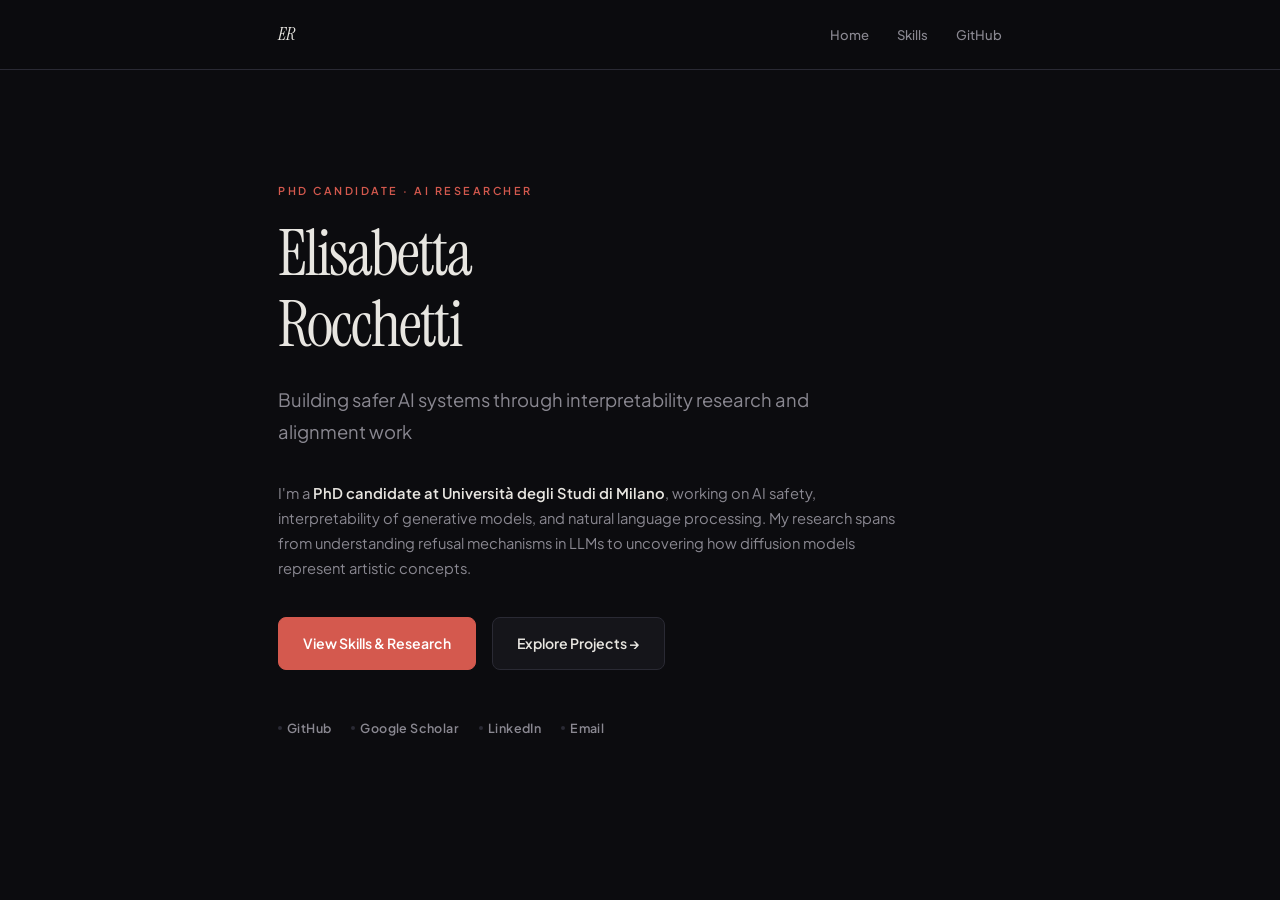
==== index.html @ f48d9053 "Edit bio section to remove co-founder mention Removed additional information about co-founding the I" ====
<!DOCTYPE html>
<html lang="en">
<head>
<meta charset="UTF-8">
<meta name="viewport" content="width=device-width, initial-scale=1.0">
<title>Elisabetta Rocchetti</title>
<link href="https://fonts.googleapis.com/css2?family=Instrument+Serif:ital@0;1&family=Plus+Jakarta+Sans:wght@300;400;500;600;700&display=swap" rel="stylesheet">
<style>
  :root {
    --bg: #0c0c0f;
    --surface: #15151a;
    --surface-hover: #1c1c23;
    --border: #2a2a34;
    --text: #e8e6e1;
    --text-muted: #8a8891;
    --accent: #d4594e;
    --accent-glow: rgba(212, 89, 78, 0.12);
    --accent-soft: rgba(212, 89, 78, 0.08);
  }

  * { margin: 0; padding: 0; box-sizing: border-box; }

  body {
    font-family: 'Plus Jakarta Sans', sans-serif;
    background: var(--bg);
    color: var(--text);
    line-height: 1.65;
    -webkit-font-smoothing: antialiased;
  }

  .page {
    max-width: 780px;
    margin: 0 auto;
    padding: 80px 28px 100px;
    min-height: 100vh;
    display: flex;
    flex-direction: column;
    justify-content: center;
  }

  nav {
    position: fixed;
    top: 0;
    left: 0;
    right: 0;
    background: rgba(12, 12, 15, 0.9);
    backdrop-filter: blur(10px);
    border-bottom: 1px solid var(--border);
    z-index: 100;
  }

  nav .nav-inner {
    max-width: 780px;
    margin: 0 auto;
    padding: 20px 28px;
    display: flex;
    justify-content: space-between;
    align-items: center;
  }

  nav .logo {
    font-family: 'Instrument Serif', serif;
    font-size: 1.1rem;
    color: var(--text);
    text-decoration: none;
    font-style: italic;
  }

  nav .nav-links {
    display: flex;
    gap: 28px;
  }

  nav a {
    font-size: 0.82rem;
    font-weight: 500;
    color: var(--text-muted);
    text-decoration: none;
    transition: color 0.2s;
  }

  nav a:hover { color: var(--accent); }

  .hero {
    margin-top: 40px;
  }

  .overline {
    font-size: 0.68rem;
    font-weight: 600;
    letter-spacing: 2.5px;
    text-transform: uppercase;
    color: var(--accent);
    margin-bottom: 20px;
  }

  h1 {
    font-family: 'Instrument Serif', serif;
    font-size: 4rem;
    font-weight: 400;
    color: var(--text);
    letter-spacing: -2px;
    line-height: 1.1;
    margin-bottom: 24px;
  }

  .subtitle {
    font-size: 1.15rem;
    color: var(--text-muted);
    max-width: 580px;
    line-height: 1.75;
    margin-bottom: 32px;
  }

  .bio {
    font-size: 0.92rem;
    color: var(--text-muted);
    max-width: 620px;
    line-height: 1.7;
    margin-bottom: 36px;
  }

  .bio strong {
    color: var(--text);
    font-weight: 600;
  }

  .cta-group {
    display: flex;
    gap: 16px;
    flex-wrap: wrap;
  }

  .btn {
    display: inline-flex;
    align-items: center;
    gap: 8px;
    padding: 14px 24px;
    font-size: 0.88rem;
    font-weight: 600;
    text-decoration: none;
    border-radius: 8px;
    transition: all 0.25s;
  }

  .btn-primary {
    background: var(--accent);
    color: white;
    border: 1px solid var(--accent);
  }

  .btn-primary:hover {
    background: #c24e45;
    transform: translateY(-1px);
    box-shadow: 0 4px 12px var(--accent-glow);
  }

  .btn-secondary {
    background: var(--surface);
    color: var(--text);
    border: 1px solid var(--border);
  }

  .btn-secondary:hover {
    background: var(--surface-hover);
    border-color: #3a3a48;
  }

  .links {
    display: flex;
    gap: 20px;
    margin-top: 48px;
    flex-wrap: wrap;
  }

  .links a {
    font-size: 0.78rem;
    font-weight: 600;
    color: var(--text-muted);
    text-decoration: none;
    letter-spacing: 0.4px;
    display: flex;
    align-items: center;
    gap: 5px;
    transition: color 0.2s;
  }
  .links a:hover { color: var(--text); }
  .links a::before {
    content: '';
    width: 4px;
    height: 4px;
    border-radius: 50%;
    background: var(--border);
  }

  @media (max-width: 640px) {
    h1 { font-size: 3rem; }
    .subtitle { font-size: 1rem; }
    nav .nav-links { gap: 16px; }
  }
</style>
</head>
<body>

<nav>
  <div class="nav-inner">
    <a href="index.html" class="logo">ER</a>
    <div class="nav-links">
      <a href="index.html">Home</a>
      <a href="skills.html">Skills</a>
      <a href="https://github.com/eliroc98" target="_blank">GitHub</a>
    </div>
  </div>
</nav>

<div class="page">
  <div class="hero">
    <div class="overline">PhD Candidate · AI Researcher</div>
    <h1>Elisabetta<br>Rocchetti</h1>
    
    <p class="subtitle">
      Building safer AI systems through interpretability research and alignment work
    </p>
    
    <p class="bio">
      I'm a <strong>PhD candidate at Università degli Studi di Milano</strong>, working on AI safety, interpretability of generative models, and natural language processing. My research spans from understanding refusal mechanisms in LLMs to uncovering how diffusion models represent artistic concepts.
    </p>

    <div class="cta-group">
      <a href="skills.html" class="btn btn-primary">View Skills & Research</a>
      <a href="https://github.com/eliroc98" class="btn btn-secondary" target="_blank">Explore Projects →</a>
    </div>

    <div class="links">
      <a href="https://github.com/eliroc98" target="_blank">GitHub</a>
      <a href="https://scholar.google.com/citations?user=YOUR_ID" target="_blank">Google Scholar</a>
      <a href="https://www.linkedin.com/in/elisabetta-rocchetti" target="_blank">LinkedIn</a>
      <a href="mailto:elisabetta.rocchetti@unimi.it">Email</a>
    </div>
  </div>
</div>

</body>
</html>
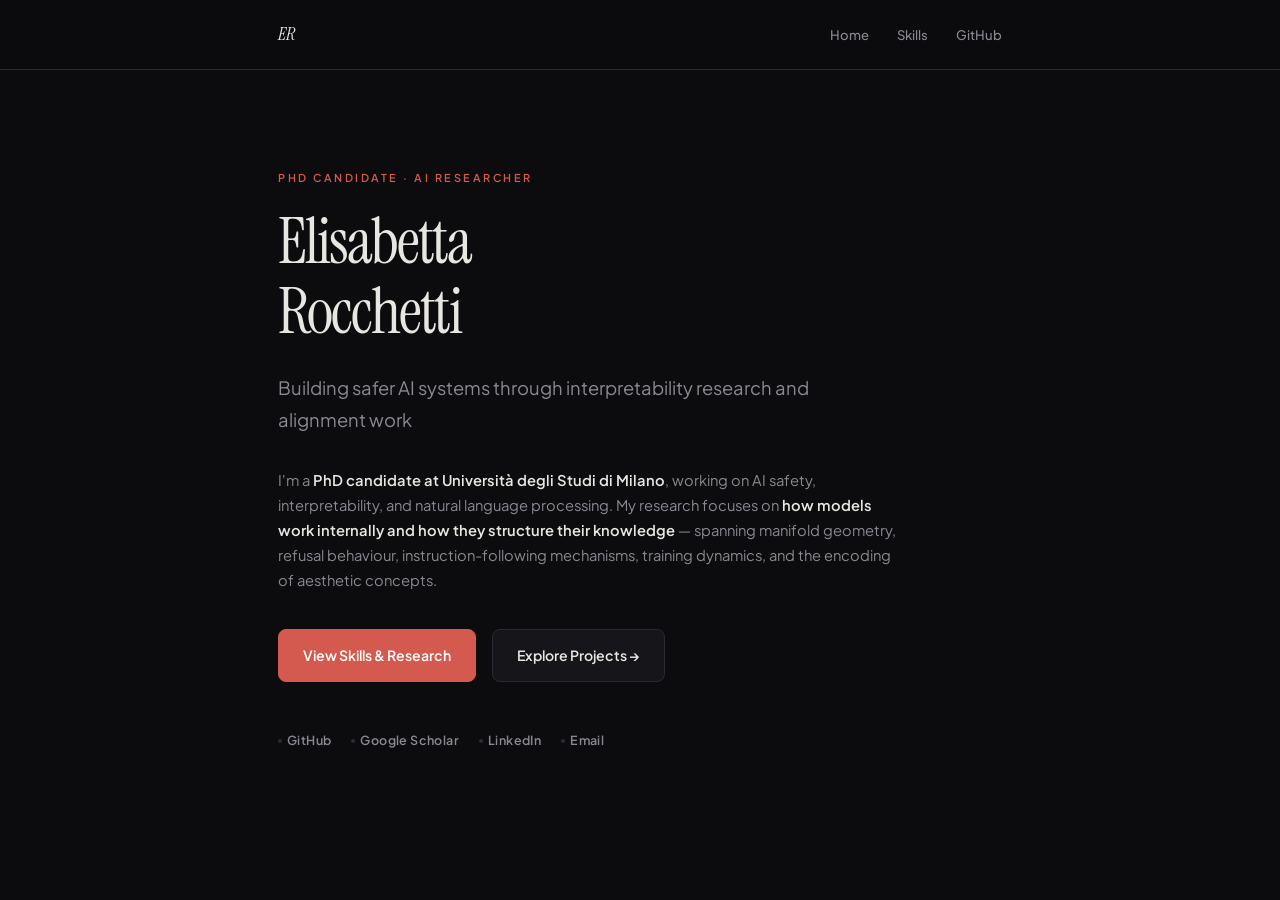
==== commit 1ffc5f43: "Revise bio and correct LinkedIn link Updated the bio section to clarify research focus and fixed Lin" ====
--- a/index.html
+++ b/index.html
@@ -223,7 +223,7 @@
     </p>
     
     <p class="bio">
-      I'm a <strong>PhD candidate at Università degli Studi di Milano</strong>, working on AI safety, interpretability of generative models, and natural language processing. My research spans from understanding refusal mechanisms in LLMs to uncovering how diffusion models represent artistic concepts.
+      I'm a <strong>PhD candidate at Università degli Studi di Milano</strong>, working on AI safety, interpretability, and natural language processing. My research focuses on <strong>how models work internally and how they structure their knowledge</strong> — spanning manifold geometry, refusal behaviour, instruction-following mechanisms, training dynamics, and the encoding of aesthetic concepts.
     </p>
 
     <div class="cta-group">
@@ -233,8 +233,8 @@
 
     <div class="links">
       <a href="https://github.com/eliroc98" target="_blank">GitHub</a>
-      <a href="https://scholar.google.com/citations?user=YOUR_ID" target="_blank">Google Scholar</a>
-      <a href="https://www.linkedin.com/in/elisabetta-rocchetti" target="_blank">LinkedIn</a>
+      <a href="https://scholar.google.com/citations?hl=en&user=lhRBBeIAAAAJ" target="_blank">Google Scholar</a>
+      <a href="https://www.linkedin.com/in/elisabetta-rocchetti-70a953143/" target="_blank">LinkedIn</a>
       <a href="mailto:elisabetta.rocchetti@unimi.it">Email</a>
     </div>
   </div>
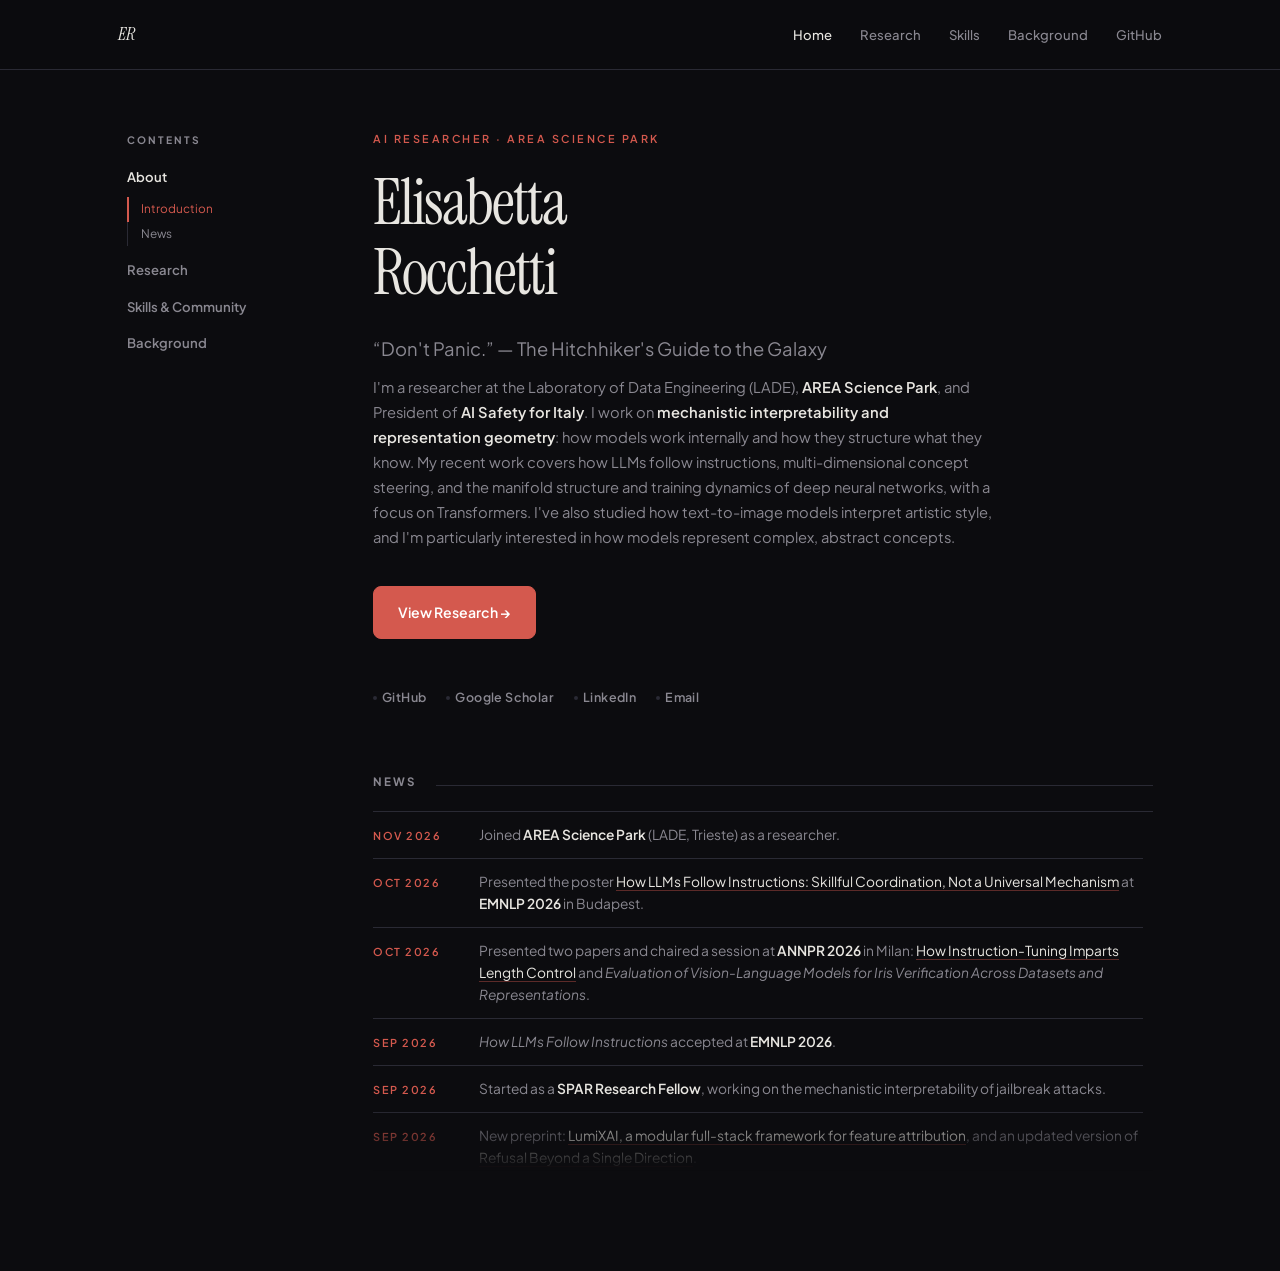
==== commit 586c0ccd: "Restructure site into separate pages with contents sidebar - Split the site into Home (intro + news)" ====
--- a/index.html
+++ b/index.html
@@ -4,201 +4,9 @@
 <meta charset="UTF-8">
 <meta name="viewport" content="width=device-width, initial-scale=1.0">
 <title>Elisabetta Rocchetti</title>
+<meta name="description" content="Elisabetta Rocchetti — researcher in mechanistic interpretability and AI safety.">
 <link href="https://fonts.googleapis.com/css2?family=Instrument+Serif:ital@0;1&family=Plus+Jakarta+Sans:wght@300;400;500;600;700&display=swap" rel="stylesheet">
-<style>
-  :root {
-    --bg: #0c0c0f;
-    --surface: #15151a;
-    --surface-hover: #1c1c23;
-    --border: #2a2a34;
-    --text: #e8e6e1;
-    --text-muted: #8a8891;
-    --accent: #d4594e;
-    --accent-glow: rgba(212, 89, 78, 0.12);
-    --accent-soft: rgba(212, 89, 78, 0.08);
-  }
-
-  * { margin: 0; padding: 0; box-sizing: border-box; }
-
-  body {
-    font-family: 'Plus Jakarta Sans', sans-serif;
-    background: var(--bg);
-    color: var(--text);
-    line-height: 1.65;
-    -webkit-font-smoothing: antialiased;
-  }
-
-  .page {
-    max-width: 780px;
-    margin: 0 auto;
-    padding: 80px 28px 100px;
-    min-height: 100vh;
-    display: flex;
-    flex-direction: column;
-    justify-content: center;
-  }
-
-  nav {
-    position: fixed;
-    top: 0;
-    left: 0;
-    right: 0;
-    background: rgba(12, 12, 15, 0.9);
-    backdrop-filter: blur(10px);
-    border-bottom: 1px solid var(--border);
-    z-index: 100;
-  }
-
-  nav .nav-inner {
-    max-width: 780px;
-    margin: 0 auto;
-    padding: 20px 28px;
-    display: flex;
-    justify-content: space-between;
-    align-items: center;
-  }
-
-  nav .logo {
-    font-family: 'Instrument Serif', serif;
-    font-size: 1.1rem;
-    color: var(--text);
-    text-decoration: none;
-    font-style: italic;
-  }
-
-  nav .nav-links {
-    display: flex;
-    gap: 28px;
-  }
-
-  nav a {
-    font-size: 0.82rem;
-    font-weight: 500;
-    color: var(--text-muted);
-    text-decoration: none;
-    transition: color 0.2s;
-  }
-
-  nav a:hover { color: var(--accent); }
-
-  .hero {
-    margin-top: 40px;
-  }
-
-  .overline {
-    font-size: 0.68rem;
-    font-weight: 600;
-    letter-spacing: 2.5px;
-    text-transform: uppercase;
-    color: var(--accent);
-    margin-bottom: 20px;
-  }
-
-  h1 {
-    font-family: 'Instrument Serif', serif;
-    font-size: 4rem;
-    font-weight: 400;
-    color: var(--text);
-    letter-spacing: -2px;
-    line-height: 1.1;
-    margin-bottom: 24px;
-  }
-
-  .subtitle {
-    font-size: 1.15rem;
-    color: var(--text-muted);
-    max-width: 580px;
-    line-height: 1.75;
-    margin-bottom: 32px;
-  }
-
-  .bio {
-    font-size: 0.92rem;
-    color: var(--text-muted);
-    max-width: 620px;
-    line-height: 1.7;
-    margin-bottom: 36px;
-  }
-
-  .bio strong {
-    color: var(--text);
-    font-weight: 600;
-  }
-
-  .cta-group {
-    display: flex;
-    gap: 16px;
-    flex-wrap: wrap;
-  }
-
-  .btn {
-    display: inline-flex;
-    align-items: center;
-    gap: 8px;
-    padding: 14px 24px;
-    font-size: 0.88rem;
-    font-weight: 600;
-    text-decoration: none;
-    border-radius: 8px;
-    transition: all 0.25s;
-  }
-
-  .btn-primary {
-    background: var(--accent);
-    color: white;
-    border: 1px solid var(--accent);
-  }
-
-  .btn-primary:hover {
-    background: #c24e45;
-    transform: translateY(-1px);
-    box-shadow: 0 4px 12px var(--accent-glow);
-  }
-
-  .btn-secondary {
-    background: var(--surface);
-    color: var(--text);
-    border: 1px solid var(--border);
-  }
-
-  .btn-secondary:hover {
-    background: var(--surface-hover);
-    border-color: #3a3a48;
-  }
-
-  .links {
-    display: flex;
-    gap: 20px;
-    margin-top: 48px;
-    flex-wrap: wrap;
-  }
-
-  .links a {
-    font-size: 0.78rem;
-    font-weight: 600;
-    color: var(--text-muted);
-    text-decoration: none;
-    letter-spacing: 0.4px;
-    display: flex;
-    align-items: center;
-    gap: 5px;
-    transition: color 0.2s;
-  }
-  .links a:hover { color: var(--text); }
-  .links a::before {
-    content: '';
-    width: 4px;
-    height: 4px;
-    border-radius: 50%;
-    background: var(--border);
-  }
-
-  @media (max-width: 640px) {
-    h1 { font-size: 3rem; }
-    .subtitle { font-size: 1rem; }
-    nav .nav-links { gap: 16px; }
-  }
-</style>
+<link rel="stylesheet" href="style.css">
 </head>
 <body>
 
@@ -206,39 +14,148 @@
   <div class="nav-inner">
     <a href="index.html" class="logo">ER</a>
     <div class="nav-links">
-      <a href="index.html">Home</a>
+      <a href="index.html" class="active">Home</a>
+      <a href="research.html">Research</a>
       <a href="skills.html">Skills</a>
+      <a href="background.html">Background</a>
       <a href="https://github.com/eliroc98" target="_blank">GitHub</a>
     </div>
   </div>
 </nav>
 
-<div class="page">
-  <div class="hero">
-    <div class="overline">PhD Candidate · AI Researcher</div>
+<div class="layout">
+  <aside class="toc" aria-label="Contents">
+    <div class="toc-label">Contents</div>
+    <ul class="toc-pages">
+      <li class="toc-page current">
+        <a href="index.html">About</a>
+        <ul class="toc-sub">
+          <li><a href="#top">Introduction</a></li>
+          <li><a href="#news">News</a></li>
+        </ul>
+      </li>
+      <li class="toc-page">
+        <a href="research.html">Research</a>
+      </li>
+      <li class="toc-page">
+        <a href="skills.html">Skills &amp; Community</a>
+      </li>
+      <li class="toc-page">
+        <a href="background.html">Background</a>
+      </li>
+    </ul>
+  </aside>
+
+<main class="page">
+  <div class="hero" id="top">
+    <div class="overline">AI Researcher · AREA Science Park</div>
     <h1>Elisabetta<br>Rocchetti</h1>
     
     <p class="subtitle">
-      Building safer AI systems through interpretability research and alignment work
+      “Don't Panic.” <span>— The Hitchhiker's Guide to the Galaxy</span>
     </p>
     
     <p class="bio">
-      I'm a <strong>PhD candidate at Università degli Studi di Milano</strong>, working on AI safety, interpretability, and natural language processing. My research focuses on <strong>how models work internally and how they structure their knowledge</strong> — spanning manifold geometry, refusal behaviour, instruction-following mechanisms, training dynamics, and the encoding of aesthetic concepts.
+      I'm a researcher at the Laboratory of Data Engineering (LADE), <strong>AREA Science Park</strong>, and President of <strong>AI Safety for Italy</strong>. I work on <strong>mechanistic interpretability and representation geometry</strong>: how models work internally and how they structure what they know. My recent work covers how LLMs follow instructions, multi-dimensional concept steering, and the manifold structure and training dynamics of deep neural networks, with a focus on Transformers. I've also studied how text-to-image models interpret artistic style, and I'm particularly interested in how models represent complex, abstract concepts.
     </p>
 
     <div class="cta-group">
-      <a href="skills.html" class="btn btn-primary">View Skills & Research</a>
-      <a href="https://github.com/eliroc98" class="btn btn-secondary" target="_blank">Explore Projects →</a>
+      <a href="research.html" class="btn btn-primary">View Research →</a>
     </div>
 
     <div class="links">
       <a href="https://github.com/eliroc98" target="_blank">GitHub</a>
       <a href="https://scholar.google.com/citations?hl=en&user=lhRBBeIAAAAJ" target="_blank">Google Scholar</a>
       <a href="https://www.linkedin.com/in/elisabetta-rocchetti-70a953143/" target="_blank">LinkedIn</a>
-      <a href="mailto:elisabetta.rocchetti@unimi.it">Email</a>
+      <a href="mailto:elisabetta.rocchetti@areasciencepark.it">Email</a>
     </div>
   </div>
+
+  <section id="news" class="news">
+    <div class="section-header">
+      <span class="section-title">News</span>
+      <div class="section-line"></div>
+    </div>
+    <div class="news-scroll" tabindex="0" aria-label="News, scrollable">
+      <ul class="news-list">
+        <li class="news-item">
+          <span class="news-date">Nov 2026</span>
+          <span class="news-text">Joined <strong>AREA Science Park</strong> (LADE, Trieste) as a researcher.</span>
+        </li>
+        <li class="news-item">
+          <span class="news-date">Oct 2026</span>
+          <span class="news-text">Presented the poster <a href="https://arxiv.org/abs/2604.06015" target="_blank">How LLMs Follow Instructions: Skillful Coordination, Not a Universal Mechanism</a> at <strong>EMNLP 2026</strong> in Budapest.</span>
+        </li>
+        <li class="news-item">
+          <span class="news-date">Oct 2026</span>
+          <span class="news-text">Presented two papers and chaired a session at <strong>ANNPR 2026</strong> in Milan: <a href="https://arxiv.org/abs/2509.02075" target="_blank">How Instruction-Tuning Imparts Length Control</a> and <em>Evaluation of Vision-Language Models for Iris Verification Across Datasets and Representations</em>.</span>
+        </li>
+        <li class="news-item">
+          <span class="news-date">Sep 2026</span>
+          <span class="news-text"><em>How LLMs Follow Instructions</em> accepted at <strong>EMNLP 2026</strong>.</span>
+        </li>
+        <li class="news-item">
+          <span class="news-date">Sep 2026</span>
+          <span class="news-text">Started as a <strong>SPAR Research Fellow</strong>, working on the mechanistic interpretability of jailbreak attacks.</span>
+        </li>
+        <li class="news-item">
+          <span class="news-date">Sep 2026</span>
+          <span class="news-text">New preprint: <a href="https://arxiv.org/abs/2608.24524" target="_blank">LumiXAI, a modular full-stack framework for feature attribution</a>, and an updated version of <a href="https://arxiv.org/abs/2606.13720" target="_blank">Refusal Beyond a Single Direction</a>.</span>
+        </li>
+        <li class="news-item">
+          <span class="news-date">Aug 2026</span>
+          <span class="news-text">Launched <a href="https://ais4i.it/" target="_blank">AI Safety for Italy (AIS4I)</a>, an independent non-profit community for AI safety in Italy, as its President.</span>
+        </li>
+        <li class="news-item">
+          <span class="news-date">Jun 2026</span>
+          <span class="news-text">Invited talk at the <a href="https://sites.unimi.it/mathgen/" target="_blank">MathGen Summit 2026</a> in Milan on geometry-grounded interpretability.</span>
+        </li>
+        <li class="news-item">
+          <span class="news-date">Jun 2026</span>
+          <span class="news-text">New preprint: <a href="https://arxiv.org/abs/2606.13720" target="_blank">Refusal Beyond a Single Direction</a>, which grew out of my BlueDot Impact project.</span>
+        </li>
+        <li class="news-item">
+          <span class="news-date">Apr 2026</span>
+          <span class="news-text">New preprint: <a href="https://arxiv.org/abs/2604.06015" target="_blank">How LLMs Follow Instructions</a>. Completed the BlueDot Impact Technical AI Safety Project Sprint.</span>
+        </li>
+        <li class="news-item">
+          <span class="news-date">Jan 2026</span>
+          <span class="news-text">Completed the BlueDot Impact Technical AI Safety course.</span>
+        </li>
+        <li class="news-item">
+          <span class="news-date">Dec 2025</span>
+          <span class="news-text">Presented <a href="https://openreview.net/forum?id=2sZSxmswxn" target="_blank">Unveiling Transformer Perception by Exploring Input Manifolds</a> at <strong>NeurIPS 2025</strong> and at the UniReps workshop.</span>
+        </li>
+        <li class="news-item">
+          <span class="news-date">Sep 2025</span>
+          <span class="news-text">Presented <a href="https://ieeexplore.ieee.org/abstract/document/11204333" target="_blank">The Cow of Rembrandt</a> at <strong>IEEE MLSP 2025</strong> in Istanbul.</span>
+        </li>
+        <li class="news-item">
+          <span class="news-date">Apr 2025</span>
+          <span class="news-text">Chaired the session <em>Advances in Explainable AI</em> at the SDS 2025 conference.</span>
+        </li>
+        <li class="news-item">
+          <span class="news-date">Feb 2025</span>
+          <span class="news-text">Talk on causal mediation analysis for LLMs at the MuseMI PhD seminar series.</span>
+        </li>
+        <li class="news-item">
+          <span class="news-date">Jan 2025</span>
+          <span class="news-text">Started a hands-on AI project for high-school students at Liceo Volta, Castel San Giovanni, within the PNRR <em>Orientamento attivo</em> programme.</span>
+        </li>
+        <li class="news-item">
+          <span class="news-date">Mar 2024</span>
+          <span class="news-text">Co-wrote <a href="http://tales.islab.di.unimi.it/2024/03/25/midjourney-haute-couture/" target="_blank">Midjourney Haute Couture</a> for the Tales from the ISLab blog.</span>
+        </li>
+        <li class="news-item">
+          <span class="news-date">Feb 2024</span>
+          <span class="news-text">Released <a href="https://github.com/umilISLab/relearn" target="_blank">relearn</a>, a starter kit for reinforcement learning projects, on PyPI.</span>
+        </li>
+      </ul>
+    </div>
+  </section>
+</main>
 </div>
 
+<script src="toc.js"></script>
 </body>
 </html>
--- a/style.css
+++ b/style.css
@@ -0,0 +1,645 @@
+  :root {
+    --bg: #0c0c0f;
+    --surface: #15151a;
+    --surface-hover: #1c1c23;
+    --border: #2a2a34;
+    --text: #e8e6e1;
+    --text-muted: #8a8891;
+    --accent: #d4594e;
+    --accent-glow: rgba(212, 89, 78, 0.12);
+    --accent-soft: rgba(212, 89, 78, 0.08);
+    --green: #5ab87a;
+    --green-soft: rgba(90, 184, 122, 0.1);
+    --blue: #5b8fd9;
+    --blue-soft: rgba(91, 143, 217, 0.1);
+    --amber: #c9a44c;
+    --amber-soft: rgba(201, 164, 76, 0.1);
+    --purple: #9b7bd4;
+    --purple-soft: rgba(155, 123, 212, 0.1);
+    --white: #ffffff;
+    --white-soft: rgba(255, 255, 255, 0.1);
+    --orange: #d97b4e;
+    --orange-soft: rgba(217, 123, 78, 0.1);
+    --teal: #4fb8b0;
+    --teal-soft: rgba(79, 184, 176, 0.1);
+    --section-accent: #ff0000;
+    --section-green: #ff8800;
+    --section-blue: #eaff00;
+    --section-purple: #00ff08;
+    --section-amber: #00fbff;
+  }
+
+  * { margin: 0; padding: 0; box-sizing: border-box; }
+
+  body {
+    font-family: 'Plus Jakarta Sans', sans-serif;
+    background: var(--bg);
+    color: var(--text);
+    line-height: 1.65;
+    -webkit-font-smoothing: antialiased;
+  }
+
+  html { scroll-behavior: smooth; }
+
+  .layout {
+    max-width: 1100px;
+    margin: 0 auto;
+    padding: 110px 28px 0;
+    display: grid;
+    grid-template-columns: 190px minmax(0, 780px);
+    gap: 56px;
+    justify-content: center;
+  }
+
+  .page { min-width: 0; padding-bottom: 100px; }
+
+  nav {
+    position: fixed;
+    top: 0;
+    left: 0;
+    right: 0;
+    background: rgba(12, 12, 15, 0.9);
+    backdrop-filter: blur(10px);
+    border-bottom: 1px solid var(--border);
+    z-index: 100;
+  }
+
+  nav .nav-inner {
+    max-width: 1100px;
+    margin: 0 auto;
+    padding: 20px 28px;
+    display: flex;
+    justify-content: space-between;
+    align-items: center;
+  }
+
+  nav .logo {
+    font-family: 'Instrument Serif', serif;
+    font-size: 1.1rem;
+    color: var(--text);
+    text-decoration: none;
+    font-style: italic;
+  }
+
+  nav .nav-links {
+    display: flex;
+    gap: 28px;
+  }
+
+  nav a {
+    font-size: 0.82rem;
+    font-weight: 500;
+    color: var(--text-muted);
+    text-decoration: none;
+    transition: color 0.2s;
+  }
+
+  nav a:hover { color: var(--accent); }
+  nav a.active { color: var(--text); }
+
+  .hero { padding: 20px 0 64px; }
+
+  
+
+  .research-title {
+    font-family: 'Instrument Serif', serif;
+    font-size: 2.4rem;
+    font-weight: 400;
+    letter-spacing: -1px;
+    line-height: 1.15;
+    margin-bottom: 28px;
+  }
+
+
+  .overline {
+    font-size: 0.68rem;
+    font-weight: 600;
+    letter-spacing: 2.5px;
+    text-transform: uppercase;
+    color: var(--accent);
+    margin-bottom: 20px;
+  }
+
+  h1 {
+    font-family: 'Instrument Serif', serif;
+    font-size: 4rem;
+    font-weight: 400;
+    color: var(--text);
+    letter-spacing: -2px;
+    line-height: 1.1;
+    margin-bottom: 24px;
+  }
+
+  .subtitle {
+    font-size: 1.15rem;
+    color: var(--text-muted);
+    max-width: 580px;
+    line-height: 1.75;
+    margin-bottom: 32px;
+  }
+
+  .hero .subtitle { margin-bottom: 10px; }
+
+  .quote {
+    font-family: 'Instrument Serif', serif;
+    font-style: italic;
+    font-size: 1.15rem;
+    color: var(--accent);
+    margin-bottom: 32px;
+  }
+
+  .quote span {
+    font-family: 'Plus Jakarta Sans', sans-serif;
+    font-style: normal;
+    font-size: 0.78rem;
+    color: var(--text-muted);
+    margin-left: 6px;
+  }
+
+  .bio {
+    font-size: 0.92rem;
+    color: var(--text-muted);
+    max-width: 620px;
+    line-height: 1.7;
+    margin-bottom: 36px;
+  }
+
+  .bio strong {
+    color: var(--text);
+    font-weight: 600;
+  }
+
+  .cta-group {
+    display: flex;
+    gap: 16px;
+    flex-wrap: wrap;
+  }
+
+  .btn {
+    display: inline-flex;
+    align-items: center;
+    gap: 8px;
+    padding: 14px 24px;
+    font-size: 0.88rem;
+    font-weight: 600;
+    text-decoration: none;
+    border-radius: 8px;
+    transition: all 0.25s;
+  }
+
+  .btn-primary {
+    background: var(--accent);
+    color: white;
+    border: 1px solid var(--accent);
+  }
+
+  .btn-primary:hover {
+    background: #c24e45;
+    transform: translateY(-1px);
+    box-shadow: 0 4px 12px var(--accent-glow);
+  }
+
+  .links {
+    display: flex;
+    gap: 20px;
+    margin-top: 48px;
+    flex-wrap: wrap;
+  }
+
+  .links a {
+    font-size: 0.78rem;
+    font-weight: 600;
+    color: var(--text-muted);
+    text-decoration: none;
+    letter-spacing: 0.4px;
+    display: flex;
+    align-items: center;
+    gap: 5px;
+    transition: color 0.2s;
+  }
+  .links a:hover { color: var(--text); }
+  .links a::before {
+    content: '';
+    width: 4px;
+    height: 4px;
+    border-radius: 50%;
+    background: var(--border);
+  }
+
+  .divider {
+    width: 100%;
+    height: 1px;
+    background: var(--border);
+    margin: 40px 0;
+  }
+
+  /* ─── Section ─── */
+  .section { margin-bottom: 52px; }
+
+  .section-header {
+    display: flex;
+    align-items: baseline;
+    gap: 12px;
+    margin-bottom: 20px;
+  }
+
+  .section-number {
+    font-family: 'Instrument Serif', serif;
+    font-size: 1.1rem;
+    color: var(--accent);
+    font-style: italic;
+    min-width: 22px;
+  }
+
+  .section-title {
+    font-size: 0.72rem;
+    font-weight: 700;
+    letter-spacing: 2px;
+    text-transform: uppercase;
+    color: var(--text-muted);
+  }
+
+  .section-line {
+    flex: 1;
+    height: 1px;
+    background: var(--border);
+    margin-left: 8px;
+  }
+
+  /* ─── Skill Items ─── */
+  .skills {
+    display: flex;
+    flex-direction: column;
+    gap: 10px;
+  }
+
+  .skill {
+    background: var(--surface);
+    border: 1px solid var(--border);
+    border-radius: 10px;
+    padding: 20px 22px;
+    transition: border-color 0.3s, background 0.3s;
+  }
+
+  .skill:hover {
+    border-color: #3a3a48;
+    background: var(--surface-hover);
+  }
+
+  .skill.primary {
+    border-left: 3px solid var(--accent);
+    background: linear-gradient(135deg, var(--accent-soft) 0%, var(--surface) 60%);
+  }
+  .skill.primary:hover {
+    background: linear-gradient(135deg, var(--accent-glow) 0%, var(--surface-hover) 60%);
+  }
+
+  .skill-top {
+    display: flex;
+    align-items: center;
+    gap: 12px;
+    margin-bottom: 8px;
+  }
+
+  .skill-dot {
+    width: 8px;
+    height: 8px;
+    border-radius: 50%;
+    flex-shrink: 0;
+  }
+
+  .skill-name {
+    font-weight: 650;
+    font-size: 0.92rem;
+    color: var(--text);
+  }
+
+  .skill-desc {
+    font-size: 0.82rem;
+    color: var(--text-muted);
+    line-height: 1.65;
+    padding-left: 20px;
+  }
+
+  .evidence {
+    display: flex;
+    flex-wrap: wrap;
+    gap: 6px;
+    margin-top: 12px;
+    padding-left: 20px;
+  }
+
+  .ev {
+    font-size: 0.67rem;
+    font-weight: 600;
+    letter-spacing: 0.3px;
+    padding: 3px 10px;
+    border-radius: 5px;
+    background: rgba(255,255,255,0.04);
+    color: var(--text-muted);
+    border: 1px solid var(--border);
+    text-decoration: none;
+    transition: border-color 0.2s;
+  }
+
+  a.ev:hover { border-color: #555; }
+
+  .ev.repo {
+    color: var(--accent);
+    border-color: rgba(212, 89, 78, 0.25);
+    background: var(--accent-soft);
+  }
+
+  .ev.repo.private {
+    border-style: dashed;
+    opacity: 0.75;
+  }
+
+  .ev.repo.private::after {
+    content: ' 🔒';
+    font-size: 0.6rem;
+  }
+
+  .ev.pub {
+    color: var(--green);
+    border-color: rgba(90, 184, 122, 0.2);
+    background: var(--green-soft);
+  }
+
+  .ev.tool {
+    color: var(--blue);
+    border-color: rgba(91, 143, 217, 0.2);
+    background: var(--blue-soft);
+  }
+
+  .ev.concept {
+    color: var(--amber);
+    border-color: rgba(201, 164, 76, 0.2);
+    background: var(--amber-soft);
+  }
+
+  .ev.upskilling {
+    color: var(--white);
+    border-color: rgba(155, 123, 212, 0.2);
+    background: var(--white-soft);
+  }
+
+  .ev.community {
+    color: var(--orange);
+    border-color: rgba(155, 123, 212, 0.2);
+    background: var(--orange-soft);
+  }
+
+  .ev.teaching {
+    color: var(--purple);
+    border-color: rgba(155, 123, 212, 0.2);
+    background: var(--purple-soft);
+  }
+
+  .ev.writing {
+    color: var(--teal);
+    border-color: rgba(79, 184, 176, 0.2);
+    background: var(--teal-soft);
+  }
+
+  /* ─── Legend ─── */
+  .legend {
+    display: flex;
+    gap: 20px;
+    margin-bottom: 36px;
+    flex-wrap: wrap;
+  }
+
+  .legend-item {
+    display: flex;
+    align-items: center;
+    gap: 6px;
+    font-size: 0.68rem;
+    color: var(--text-muted);
+    letter-spacing: 0.3px;
+  }
+
+  .legend-dot {
+    width: 8px;
+    height: 8px;
+    border-radius: 3px;
+  }
+
+  /* ─── News ─── */
+  .news-scroll {
+    max-height: 360px;
+    overflow-y: auto;
+    padding: 0 10px 28px 0;
+    border-top: 1px solid var(--border);
+    border-bottom: 1px solid var(--border);
+    -webkit-mask-image: linear-gradient(to bottom, #000 82%, transparent);
+    mask-image: linear-gradient(to bottom, #000 82%, transparent);
+    scrollbar-width: thin;
+    scrollbar-color: var(--border) transparent;
+  }
+  .news-scroll:focus-visible { outline: 1px solid var(--accent); outline-offset: 4px; }
+  .news-scroll::-webkit-scrollbar { width: 6px; }
+  .news-scroll::-webkit-scrollbar-thumb { background: var(--border); border-radius: 3px; }
+
+  .news-list { list-style: none; display: flex; flex-direction: column; }
+
+  .news-item {
+    display: grid;
+    grid-template-columns: 90px 1fr;
+    gap: 16px;
+    padding: 12px 0;
+    border-bottom: 1px solid var(--border);
+    align-items: baseline;
+  }
+
+  .news-item:last-child { border-bottom: none; }
+
+
+  .news-date {
+    font-size: 0.68rem;
+    font-weight: 600;
+    letter-spacing: 1.5px;
+    text-transform: uppercase;
+    color: var(--accent);
+    white-space: nowrap;
+  }
+
+  .news-text { font-size: 0.86rem; color: var(--text-muted); line-height: 1.6; }
+  .news-text strong { color: var(--text); font-weight: 600; }
+  .news-text a {
+    color: var(--text);
+    text-decoration: none;
+    border-bottom: 1px solid rgba(212, 89, 78, 0.4);
+    transition: border-color 0.2s;
+  }
+  .news-text a:hover { border-bottom-color: var(--accent); }
+
+  /* ─── Education ─── */
+  
+
+  .edu-list {
+    border-left: 1px solid var(--border);
+    margin-left: 4px;
+    display: flex;
+    flex-direction: column;
+    gap: 22px;
+  }
+
+  .edu-item { position: relative; padding-left: 24px; }
+
+  .edu-item::before {
+    content: '';
+    position: absolute;
+    left: -5px;
+    top: 4px;
+    width: 9px;
+    height: 9px;
+    border-radius: 50%;
+    background: var(--accent);
+  }
+
+  .edu-degree { font-weight: 600; font-size: 0.95rem; color: var(--text); }
+
+  .edu-years {
+    font-size: 0.68rem;
+    font-weight: 600;
+    letter-spacing: 1.5px;
+    text-transform: uppercase;
+    color: var(--accent);
+    margin-bottom: 2px;
+  }
+
+  .edu-school { font-size: 0.84rem; color: var(--text-muted); }
+
+  .edu-detail {
+    font-size: 0.8rem;
+    color: var(--text-muted);
+    line-height: 1.6;
+    margin-top: 6px;
+    max-width: 620px;
+  }
+
+  .edu-detail a {
+    color: var(--accent);
+    text-decoration: none;
+    border-bottom: 1px solid rgba(212, 89, 78, 0.3);
+  }
+
+  .edu-school a {
+    color: var(--accent);
+    text-decoration: none;
+    border-bottom: 1px solid rgba(212, 89, 78, 0.3);
+  }
+
+  /* ─── Tag cloud (skills) ─── */
+  .tag-cloud { display: flex; flex-direction: column; gap: 14px; }
+
+  .tag-row {
+    display: grid;
+    grid-template-columns: 150px 1fr;
+    gap: 16px;
+    align-items: baseline;
+  }
+
+  .tag-label {
+    font-size: 0.8rem;
+    font-weight: 600;
+    color: var(--text);
+  }
+
+  .tag-list { display: flex; flex-wrap: wrap; gap: 6px; }
+
+  @media (max-width: 640px) {
+    .tag-row { grid-template-columns: 1fr; gap: 6px; }
+    .news-item { grid-template-columns: 1fr; gap: 2px; }
+    .research-title { font-size: 2rem; }
+    .skill { padding: 16px 14px; }
+    .skill-desc, .evidence { padding-left: 0; }
+    h1 { font-size: 3rem; }
+    .subtitle { font-size: 1rem; }
+    nav .nav-links { gap: 16px; }
+  }
+
+  /* ─── Page anchors ─── */
+  [id] { scroll-margin-top: 96px; }
+  html { scroll-behavior: smooth; }
+
+  /* ─── Table of contents ─── */
+  .toc {
+    position: sticky;
+    top: 110px;
+    align-self: start;
+    max-height: calc(100vh - 130px);
+    overflow-y: auto;
+    padding-top: 22px;
+  }
+
+  .toc-label {
+    font-size: 0.64rem;
+    font-weight: 700;
+    letter-spacing: 2px;
+    text-transform: uppercase;
+    color: var(--text-muted);
+    margin-bottom: 14px;
+  }
+
+  .toc ul { list-style: none; }
+
+  .toc-page { margin-bottom: 10px; }
+
+  .toc-page > a {
+    font-size: 0.82rem;
+    font-weight: 600;
+    color: var(--text-muted);
+    text-decoration: none;
+    transition: color 0.2s;
+  }
+  .toc-page > a:hover, .toc-page.current > a { color: var(--text); }
+
+  .toc-sub {
+    margin: 8px 0 4px;
+    border-left: 1px solid var(--border);
+  }
+
+  .toc-sub a {
+    display: block;
+    font-size: 0.74rem;
+    line-height: 1.4;
+    color: var(--text-muted);
+    text-decoration: none;
+    padding: 4px 0 4px 12px;
+    margin-left: -1px;
+    border-left: 2px solid transparent;
+    transition: color 0.2s, border-color 0.2s;
+  }
+  .toc-sub a:hover { color: var(--text); }
+  .toc-sub a.active { color: var(--accent); border-left-color: var(--accent); }
+
+  @media (max-width: 960px) {
+    .layout { grid-template-columns: minmax(0, 1fr); gap: 0; padding: 90px 16px 0; }
+    .toc {
+      position: static;
+      max-height: none;
+      overflow: visible;
+      padding: 0 0 18px;
+      margin-bottom: 12px;
+      border-bottom: 1px solid var(--border);
+    }
+    .toc-pages > li:not(.current) { display: none; }
+    .toc-page.current > a { display: none; }
+    .toc-sub { display: flex; flex-wrap: wrap; gap: 6px; border-left: none; margin: 0; }
+    .toc-sub a {
+      border: 1px solid var(--border);
+      border-radius: 999px;
+      padding: 4px 12px;
+      margin: 0;
+    }
+    .toc-sub a.active { border-color: var(--accent); }
+  }
+
+  @media (max-width: 640px) {
+    nav .nav-inner { padding: 18px 16px; }
+    nav .nav-links { gap: 12px; }
+    nav a { font-size: 0.76rem; }
+    .news-scroll { max-height: 420px; }
+  }
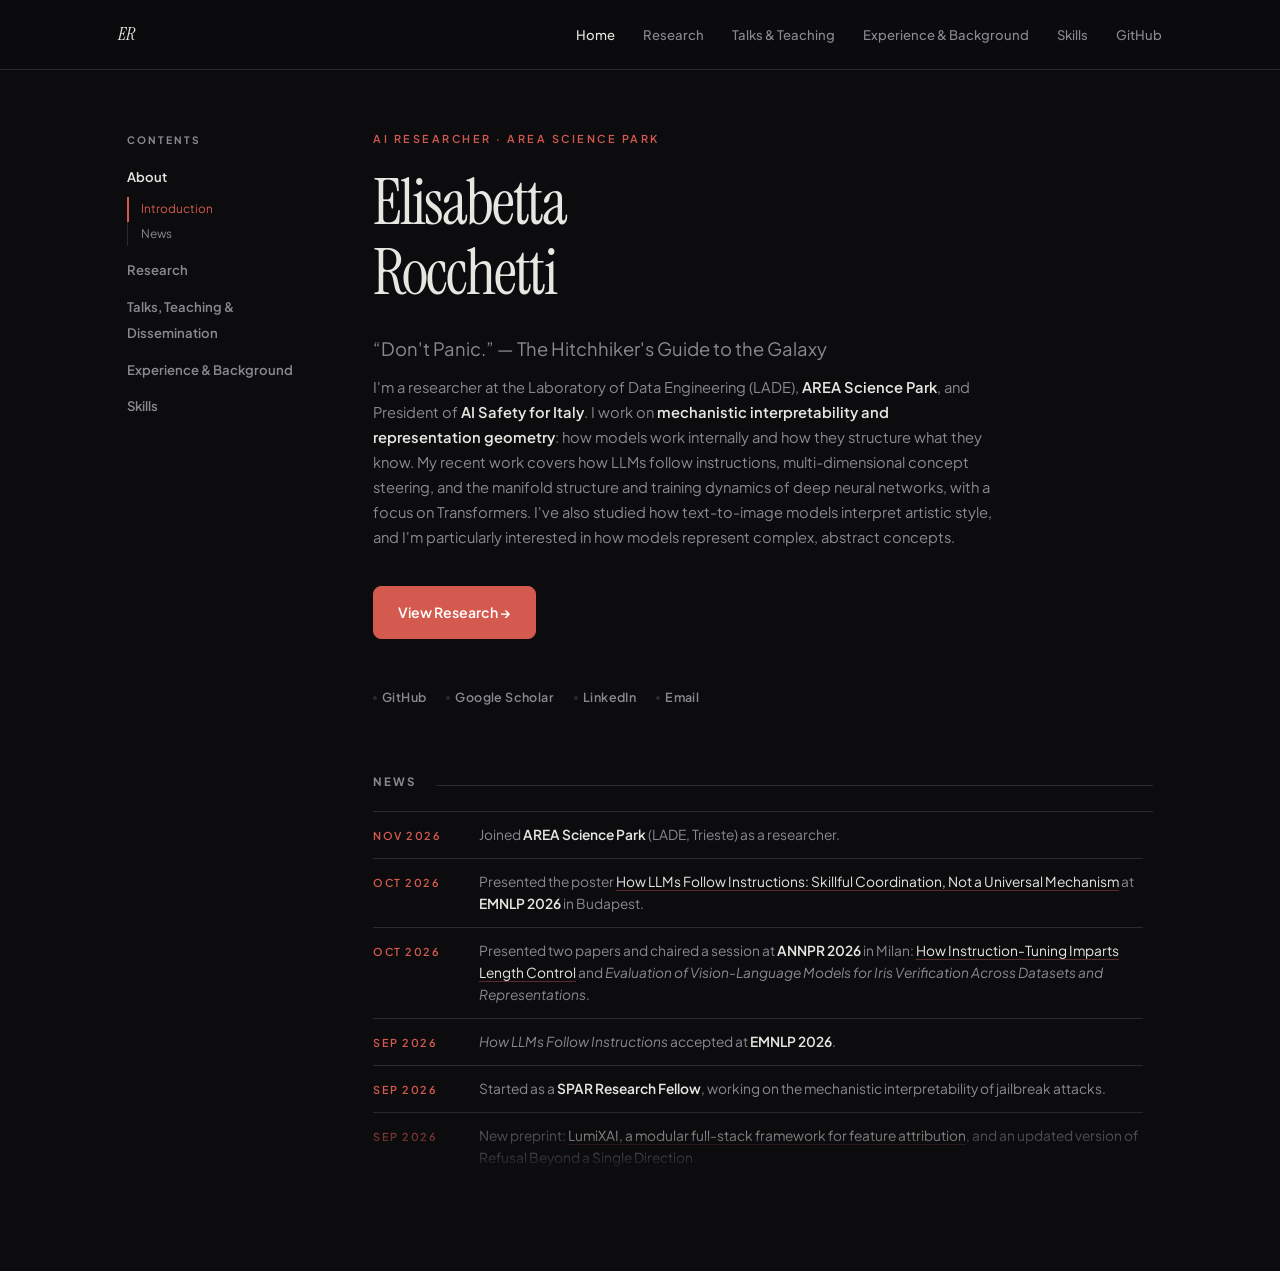
==== commit 7b693f85: "Add talks & teaching page and reorganise skills and background - New talks.html with a dated talks t" ====
--- a/index.html
+++ b/index.html
@@ -16,9 +16,10 @@
     <div class="nav-links">
       <a href="index.html" class="active">Home</a>
       <a href="research.html">Research</a>
+      <a href="talks.html">Talks &amp; Teaching</a>
+      <a href="background.html">Experience &amp; Background</a>
       <a href="skills.html">Skills</a>
-      <a href="background.html">Background</a>
-      <a href="https://github.com/eliroc98" target="_blank">GitHub</a>
+      <a href="https://github.com/eliroc98" target="_blank" class="nav-gh">GitHub</a>
     </div>
   </div>
 </nav>
@@ -38,10 +39,13 @@
         <a href="research.html">Research</a>
       </li>
       <li class="toc-page">
-        <a href="skills.html">Skills &amp; Community</a>
+        <a href="talks.html">Talks, Teaching &amp; Dissemination</a>
       </li>
       <li class="toc-page">
-        <a href="background.html">Background</a>
+        <a href="background.html">Experience &amp; Background</a>
+      </li>
+      <li class="toc-page">
+        <a href="skills.html">Skills</a>
       </li>
     </ul>
   </aside>
--- a/style.css
+++ b/style.css
@@ -641,5 +641,16 @@
     nav .nav-inner { padding: 18px 16px; }
     nav .nav-links { gap: 12px; }
     nav a { font-size: 0.76rem; }
+    nav .nav-gh { display: none; }
+    nav .nav-inner { gap: 16px; }
+    nav .nav-links {
+      overflow-x: auto;
+      white-space: nowrap;
+      scrollbar-width: none;
+      -webkit-mask-image: linear-gradient(to right, #000 88%, transparent);
+      mask-image: linear-gradient(to right, #000 88%, transparent);
+      padding-right: 16px;
+    }
+    nav .nav-links::-webkit-scrollbar { display: none; }
     .news-scroll { max-height: 420px; }
   }
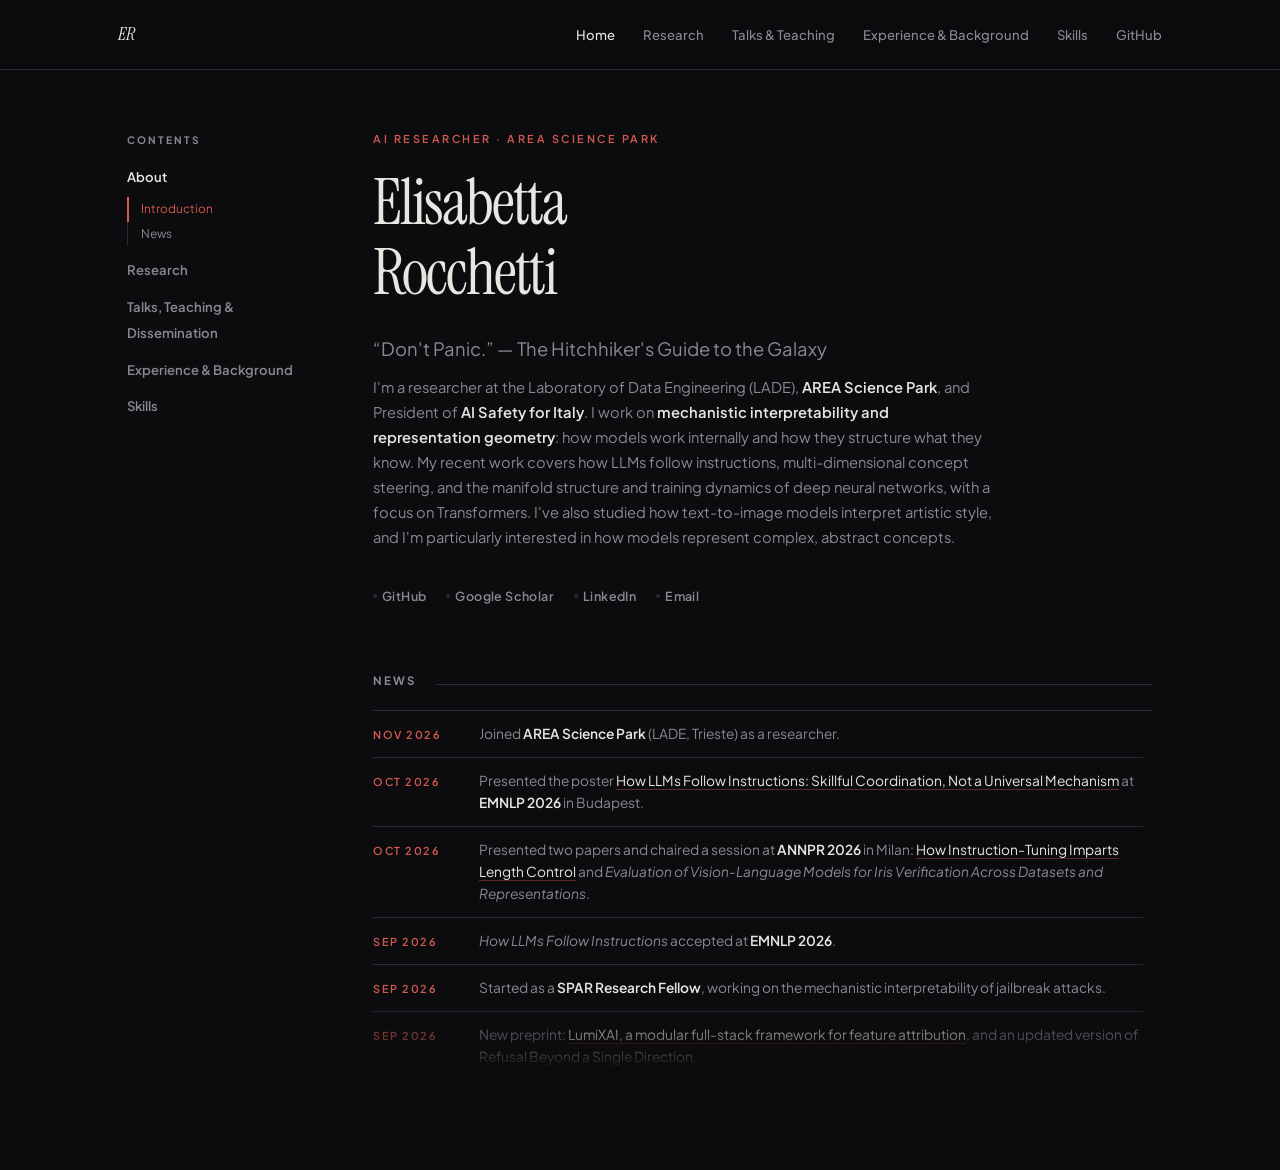
==== commit b82b5aef: "Remove View Research button from home page Co-Authored-By: Claude Opus 5.5 <noreply@anthropic.com>" ====
--- a/index.html
+++ b/index.html
@@ -62,10 +62,6 @@
     <p class="bio">
       I'm a researcher at the Laboratory of Data Engineering (LADE), <strong>AREA Science Park</strong>, and President of <strong>AI Safety for Italy</strong>. I work on <strong>mechanistic interpretability and representation geometry</strong>: how models work internally and how they structure what they know. My recent work covers how LLMs follow instructions, multi-dimensional concept steering, and the manifold structure and training dynamics of deep neural networks, with a focus on Transformers. I've also studied how text-to-image models interpret artistic style, and I'm particularly interested in how models represent complex, abstract concepts.
     </p>
-
-    <div class="cta-group">
-      <a href="research.html" class="btn btn-primary">View Research →</a>
-    </div>
 
     <div class="links">
       <a href="https://github.com/eliroc98" target="_blank">GitHub</a>
--- a/style.css
+++ b/style.css
@@ -98,6 +98,7 @@
   nav a.active { color: var(--text); }
 
   .hero { padding: 20px 0 64px; }
+  .hero .links { margin-top: 0; }
 
   
 
@@ -167,36 +168,6 @@
   .bio strong {
     color: var(--text);
     font-weight: 600;
-  }
-
-  .cta-group {
-    display: flex;
-    gap: 16px;
-    flex-wrap: wrap;
-  }
-
-  .btn {
-    display: inline-flex;
-    align-items: center;
-    gap: 8px;
-    padding: 14px 24px;
-    font-size: 0.88rem;
-    font-weight: 600;
-    text-decoration: none;
-    border-radius: 8px;
-    transition: all 0.25s;
-  }
-
-  .btn-primary {
-    background: var(--accent);
-    color: white;
-    border: 1px solid var(--accent);
-  }
-
-  .btn-primary:hover {
-    background: #c24e45;
-    transform: translateY(-1px);
-    box-shadow: 0 4px 12px var(--accent-glow);
   }
 
   .links {
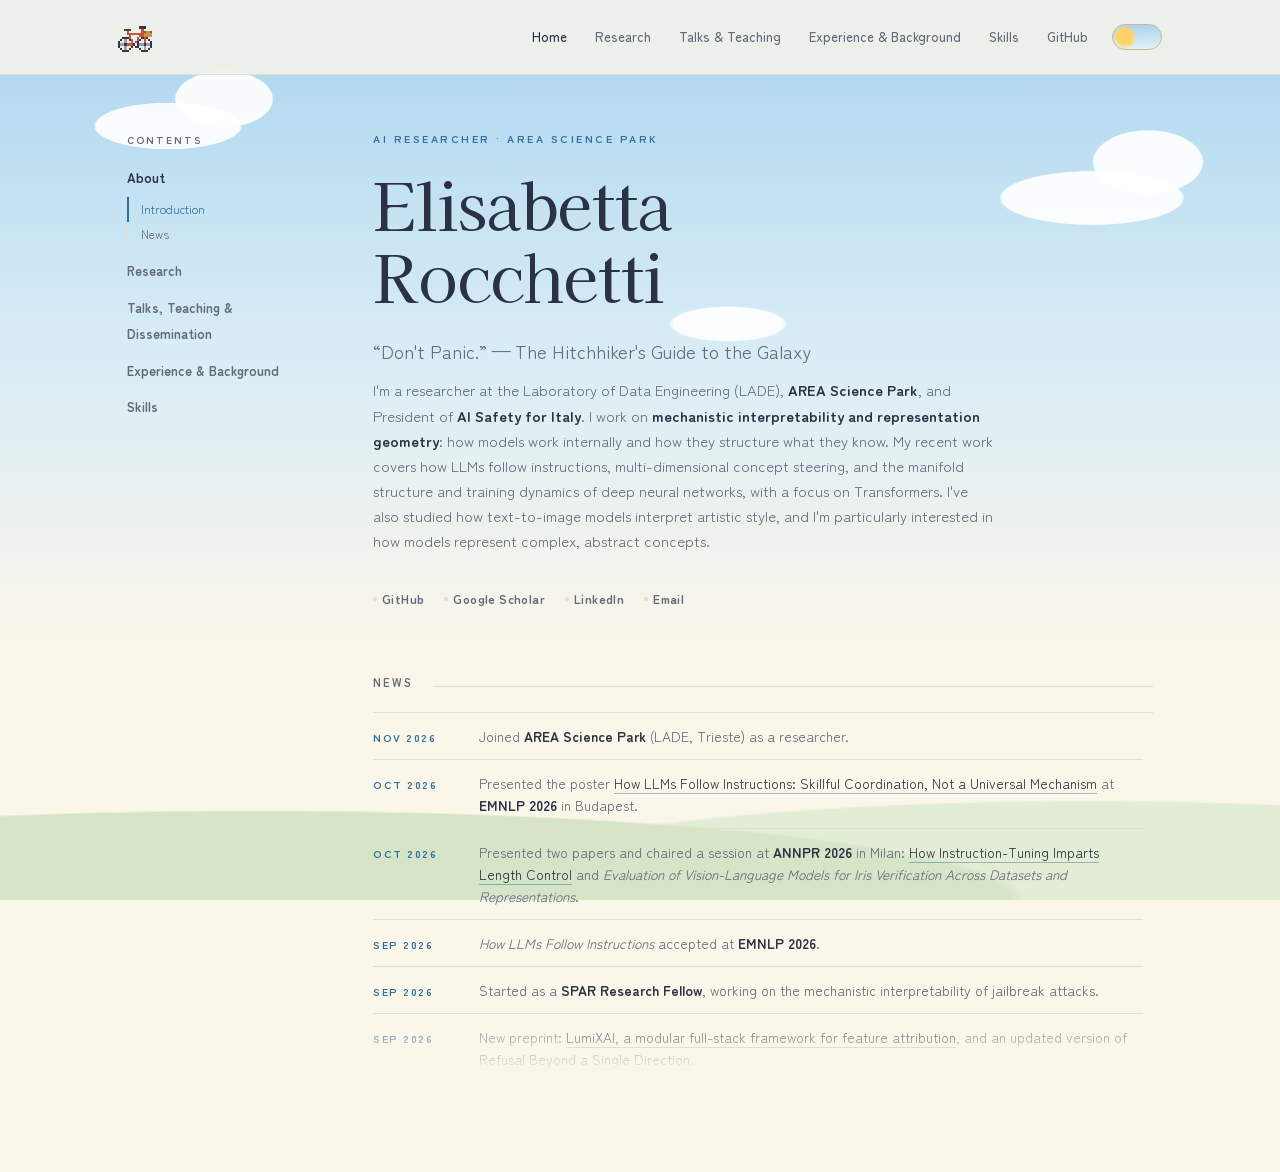
==== commit 9fafd9cd: "Restyle site with Ghibli-inspired day and night themes Light theme inspired by Whisper of the Heart " ====
--- a/index.html
+++ b/index.html
@@ -5,14 +5,17 @@
 <meta name="viewport" content="width=device-width, initial-scale=1.0">
 <title>Elisabetta Rocchetti</title>
 <meta name="description" content="Elisabetta Rocchetti — researcher in mechanistic interpretability and AI safety.">
-<link href="https://fonts.googleapis.com/css2?family=Instrument+Serif:ital@0;1&family=Plus+Jakarta+Sans:wght@300;400;500;600;700&display=swap" rel="stylesheet">
+<link rel="preconnect" href="https://fonts.googleapis.com">
+<link rel="preconnect" href="https://fonts.gstatic.com" crossorigin>
+<link href="https://fonts.googleapis.com/css2?family=Kaisei+Decol:wght@400;700&family=Zen+Maru+Gothic:wght@400;500;700&display=swap" rel="stylesheet">
+<script>(function(){var t=null;try{t=localStorage.getItem('theme');}catch(e){}if(t!=='light'&&t!=='dark'){t=window.matchMedia&&matchMedia('(prefers-color-scheme: dark)').matches?'dark':'light';}document.documentElement.setAttribute('data-theme',t);})();</script>
 <link rel="stylesheet" href="style.css">
 </head>
 <body>
 
 <nav>
   <div class="nav-inner">
-    <a href="index.html" class="logo">ER</a>
+    <a href="index.html" class="logo" aria-label="Elisabetta Rocchetti, home"><svg class="sprite" viewBox="0 0 16 16" width="34" height="34" shape-rendering="crispEdges" aria-hidden="true"><g class="sprite-day"><g class="f1"><rect x="10" y="3" width="3" height="1" fill="#3b3346"/><rect x="3" y="4" width="3" height="1" fill="#5a3b2e"/><rect x="11" y="4" width="1" height="1" fill="#c8553d"/><rect x="4" y="5" width="1" height="1" fill="#c8553d"/><rect x="11" y="5" width="1" height="1" fill="#c8553d"/><rect x="12" y="5" width="1" height="1" fill="#8a5a2e"/><rect x="13" y="5" width="2" height="1" fill="#c9914f"/><rect x="15" y="5" width="1" height="1" fill="#8a5a2e"/><rect x="4" y="6" width="8" height="1" fill="#c8553d"/><rect x="12" y="6" width="4" height="1" fill="#c9914f"/><rect x="5" y="7" width="1" height="1" fill="#c8553d"/><rect x="10" y="7" width="2" height="1" fill="#c8553d"/><rect x="12" y="7" width="4" height="1" fill="#c9914f"/><rect x="2" y="8" width="3" height="1" fill="#3b3346"/><rect x="5" y="8" width="1" height="1" fill="#c8553d"/><rect x="9" y="8" width="1" height="1" fill="#c8553d"/><rect x="11" y="8" width="1" height="1" fill="#3b3346"/><rect x="12" y="8" width="1" height="1" fill="#c8553d"/><rect x="13" y="8" width="1" height="1" fill="#3b3346"/><rect x="1" y="9" width="1" height="1" fill="#3b3346"/><rect x="3" y="9" width="1" height="1" fill="#9aa3ad"/><rect x="5" y="9" width="1" height="1" fill="#3b3346"/><rect x="6" y="9" width="1" height="1" fill="#c8553d"/><rect x="9" y="9" width="1" height="1" fill="#c8553d"/><rect x="10" y="9" width="1" height="1" fill="#3b3346"/><rect x="12" y="9" width="1" height="1" fill="#c8553d"/><rect x="14" y="9" width="1" height="1" fill="#3b3346"/><rect x="0" y="10" width="1" height="1" fill="#3b3346"/><rect x="3" y="10" width="1" height="1" fill="#9aa3ad"/><rect x="6" y="10" width="1" height="1" fill="#c8553d"/><rect x="8" y="10" width="1" height="1" fill="#c8553d"/><rect x="9" y="10" width="1" height="1" fill="#3b3346"/><rect x="12" y="10" width="1" height="1" fill="#c8553d"/><rect x="15" y="10" width="1" height="1" fill="#3b3346"/><rect x="0" y="11" width="1" height="1" fill="#3b3346"/><rect x="1" y="11" width="2" height="1" fill="#9aa3ad"/><rect x="3" y="11" width="1" height="1" fill="#3b3346"/><rect x="4" y="11" width="3" height="1" fill="#c8553d"/><rect x="7" y="11" width="1" height="1" fill="#3b3346"/><rect x="9" y="11" width="1" height="1" fill="#3b3346"/><rect x="10" y="11" width="2" height="1" fill="#9aa3ad"/><rect x="12" y="11" width="1" height="1" fill="#3b3346"/><rect x="13" y="11" width="2" height="1" fill="#9aa3ad"/><rect x="15" y="11" width="1" height="1" fill="#3b3346"/><rect x="0" y="12" width="1" height="1" fill="#3b3346"/><rect x="3" y="12" width="1" height="1" fill="#9aa3ad"/><rect x="6" y="12" width="1" height="1" fill="#3b3346"/><rect x="8" y="12" width="2" height="1" fill="#3b3346"/><rect x="12" y="12" width="1" height="1" fill="#9aa3ad"/><rect x="15" y="12" width="1" height="1" fill="#3b3346"/><rect x="1" y="13" width="1" height="1" fill="#3b3346"/><rect x="3" y="13" width="1" height="1" fill="#9aa3ad"/><rect x="5" y="13" width="1" height="1" fill="#3b3346"/><rect x="10" y="13" width="1" height="1" fill="#3b3346"/><rect x="12" y="13" width="1" height="1" fill="#9aa3ad"/><rect x="14" y="13" width="1" height="1" fill="#3b3346"/><rect x="2" y="14" width="3" height="1" fill="#3b3346"/><rect x="11" y="14" width="3" height="1" fill="#3b3346"/></g><g class="f2"><rect x="10" y="3" width="3" height="1" fill="#3b3346"/><rect x="3" y="4" width="3" height="1" fill="#5a3b2e"/><rect x="11" y="4" width="1" height="1" fill="#c8553d"/><rect x="4" y="5" width="1" height="1" fill="#c8553d"/><rect x="11" y="5" width="1" height="1" fill="#c8553d"/><rect x="12" y="5" width="1" height="1" fill="#8a5a2e"/><rect x="13" y="5" width="2" height="1" fill="#c9914f"/><rect x="15" y="5" width="1" height="1" fill="#8a5a2e"/><rect x="4" y="6" width="8" height="1" fill="#c8553d"/><rect x="12" y="6" width="4" height="1" fill="#c9914f"/><rect x="5" y="7" width="1" height="1" fill="#c8553d"/><rect x="10" y="7" width="2" height="1" fill="#c8553d"/><rect x="12" y="7" width="4" height="1" fill="#c9914f"/><rect x="2" y="8" width="3" height="1" fill="#3b3346"/><rect x="5" y="8" width="1" height="1" fill="#c8553d"/><rect x="9" y="8" width="1" height="1" fill="#c8553d"/><rect x="11" y="8" width="1" height="1" fill="#3b3346"/><rect x="12" y="8" width="1" height="1" fill="#c8553d"/><rect x="13" y="8" width="1" height="1" fill="#3b3346"/><rect x="1" y="9" width="1" height="1" fill="#9aa3ad"/><rect x="5" y="9" width="1" height="1" fill="#9aa3ad"/><rect x="6" y="9" width="1" height="1" fill="#c8553d"/><rect x="7" y="9" width="1" height="1" fill="#3b3346"/><rect x="9" y="9" width="1" height="1" fill="#c8553d"/><rect x="10" y="9" width="1" height="1" fill="#9aa3ad"/><rect x="12" y="9" width="1" height="1" fill="#c8553d"/><rect x="14" y="9" width="1" height="1" fill="#9aa3ad"/><rect x="0" y="10" width="1" height="1" fill="#3b3346"/><rect x="2" y="10" width="1" height="1" fill="#9aa3ad"/><rect x="4" y="10" width="1" height="1" fill="#9aa3ad"/><rect x="6" y="10" width="1" height="1" fill="#3b3346"/><rect x="8" y="10" width="1" height="1" fill="#c8553d"/><rect x="9" y="10" width="1" height="1" fill="#3b3346"/><rect x="11" y="10" width="1" height="1" fill="#9aa3ad"/><rect x="12" y="10" width="1" height="1" fill="#c8553d"/><rect x="13" y="10" width="1" height="1" fill="#9aa3ad"/><rect x="15" y="10" width="1" height="1" fill="#3b3346"/><rect x="0" y="11" width="1" height="1" fill="#3b3346"/><rect x="3" y="11" width="1" height="1" fill="#3b3346"/><rect x="4" y="11" width="3" height="1" fill="#c8553d"/><rect x="7" y="11" width="1" height="1" fill="#3b3346"/><rect x="9" y="11" width="1" height="1" fill="#3b3346"/><rect x="12" y="11" width="1" height="1" fill="#3b3346"/><rect x="15" y="11" width="1" height="1" fill="#3b3346"/><rect x="0" y="12" width="1" height="1" fill="#3b3346"/><rect x="2" y="12" width="1" height="1" fill="#9aa3ad"/><rect x="4" y="12" width="1" height="1" fill="#9aa3ad"/><rect x="6" y="12" width="1" height="1" fill="#3b3346"/><rect x="9" y="12" width="1" height="1" fill="#3b3346"/><rect x="11" y="12" width="1" height="1" fill="#9aa3ad"/><rect x="13" y="12" width="1" height="1" fill="#9aa3ad"/><rect x="15" y="12" width="1" height="1" fill="#3b3346"/><rect x="1" y="13" width="1" height="1" fill="#9aa3ad"/><rect x="5" y="13" width="1" height="1" fill="#9aa3ad"/><rect x="10" y="13" width="1" height="1" fill="#9aa3ad"/><rect x="14" y="13" width="1" height="1" fill="#9aa3ad"/><rect x="2" y="14" width="3" height="1" fill="#3b3346"/><rect x="11" y="14" width="3" height="1" fill="#3b3346"/></g></g><g class="sprite-night"><g class="f1"><rect x="6" y="1" width="1" height="1" fill="#c2361b"/><rect x="9" y="1" width="1" height="1" fill="#c2361b"/><rect x="2" y="2" width="1" height="1" fill="#c2361b"/><rect x="5" y="2" width="1" height="1" fill="#c2361b"/><rect x="6" y="2" width="1" height="1" fill="#ff7a1a"/><rect x="7" y="2" width="2" height="1" fill="#c2361b"/><rect x="9" y="2" width="1" height="1" fill="#ff7a1a"/><rect x="10" y="2" width="1" height="1" fill="#c2361b"/><rect x="13" y="2" width="1" height="1" fill="#c2361b"/><rect x="1" y="3" width="1" height="1" fill="#c2361b"/><rect x="2" y="3" width="1" height="1" fill="#ff7a1a"/><rect x="3" y="3" width="1" height="1" fill="#c2361b"/><rect x="5" y="3" width="1" height="1" fill="#c2361b"/><rect x="6" y="3" width="4" height="1" fill="#ff7a1a"/><rect x="10" y="3" width="1" height="1" fill="#c2361b"/><rect x="12" y="3" width="1" height="1" fill="#c2361b"/><rect x="13" y="3" width="1" height="1" fill="#ff7a1a"/><rect x="14" y="3" width="1" height="1" fill="#c2361b"/><rect x="1" y="4" width="1" height="1" fill="#c2361b"/><rect x="2" y="4" width="2" height="1" fill="#ff7a1a"/><rect x="4" y="4" width="1" height="1" fill="#c2361b"/><rect x="5" y="4" width="6" height="1" fill="#ff7a1a"/><rect x="11" y="4" width="1" height="1" fill="#c2361b"/><rect x="12" y="4" width="2" height="1" fill="#ff7a1a"/><rect x="14" y="4" width="1" height="1" fill="#c2361b"/><rect x="0" y="5" width="1" height="1" fill="#c2361b"/><rect x="1" y="5" width="6" height="1" fill="#ff7a1a"/><rect x="7" y="5" width="2" height="1" fill="#ffc93c"/><rect x="9" y="5" width="6" height="1" fill="#ff7a1a"/><rect x="15" y="5" width="1" height="1" fill="#c2361b"/><rect x="0" y="6" width="1" height="1" fill="#c2361b"/><rect x="1" y="6" width="2" height="1" fill="#ff7a1a"/><rect x="3" y="6" width="10" height="1" fill="#ffc93c"/><rect x="13" y="6" width="2" height="1" fill="#ff7a1a"/><rect x="15" y="6" width="1" height="1" fill="#c2361b"/><rect x="0" y="7" width="1" height="1" fill="#c2361b"/><rect x="1" y="7" width="1" height="1" fill="#ff7a1a"/><rect x="2" y="7" width="1" height="1" fill="#ffc93c"/><rect x="3" y="7" width="2" height="1" fill="#fffaf0"/><rect x="5" y="7" width="6" height="1" fill="#ffc93c"/><rect x="11" y="7" width="2" height="1" fill="#fffaf0"/><rect x="13" y="7" width="1" height="1" fill="#ffc93c"/><rect x="14" y="7" width="1" height="1" fill="#ff7a1a"/><rect x="15" y="7" width="1" height="1" fill="#c2361b"/><rect x="0" y="8" width="1" height="1" fill="#c2361b"/><rect x="1" y="8" width="1" height="1" fill="#ff7a1a"/><rect x="2" y="8" width="1" height="1" fill="#ffc93c"/><rect x="3" y="8" width="1" height="1" fill="#fffaf0"/><rect x="4" y="8" width="1" height="1" fill="#1d1310"/><rect x="5" y="8" width="6" height="1" fill="#ffc93c"/><rect x="11" y="8" width="1" height="1" fill="#1d1310"/><rect x="12" y="8" width="1" height="1" fill="#fffaf0"/><rect x="13" y="8" width="1" height="1" fill="#ffc93c"/><rect x="14" y="8" width="1" height="1" fill="#ff7a1a"/><rect x="15" y="8" width="1" height="1" fill="#c2361b"/><rect x="0" y="9" width="1" height="1" fill="#c2361b"/><rect x="1" y="9" width="1" height="1" fill="#ff7a1a"/><rect x="2" y="9" width="1" height="1" fill="#ffc93c"/><rect x="3" y="9" width="1" height="1" fill="#fffaf0"/><rect x="4" y="9" width="1" height="1" fill="#1d1310"/><rect x="5" y="9" width="6" height="1" fill="#ffc93c"/><rect x="11" y="9" width="1" height="1" fill="#1d1310"/><rect x="12" y="9" width="1" height="1" fill="#fffaf0"/><rect x="13" y="9" width="1" height="1" fill="#ffc93c"/><rect x="14" y="9" width="1" height="1" fill="#ff7a1a"/><rect x="15" y="9" width="1" height="1" fill="#c2361b"/><rect x="0" y="10" width="1" height="1" fill="#c2361b"/><rect x="1" y="10" width="1" height="1" fill="#ff7a1a"/><rect x="2" y="10" width="12" height="1" fill="#ffc93c"/><rect x="14" y="10" width="1" height="1" fill="#ff7a1a"/><rect x="15" y="10" width="1" height="1" fill="#c2361b"/><rect x="0" y="11" width="1" height="1" fill="#c2361b"/><rect x="1" y="11" width="2" height="1" fill="#ff7a1a"/><rect x="3" y="11" width="1" height="1" fill="#ffc93c"/><rect x="4" y="11" width="1" height="1" fill="#5a1a0c"/><rect x="5" y="11" width="6" height="1" fill="#ffc93c"/><rect x="11" y="11" width="1" height="1" fill="#5a1a0c"/><rect x="12" y="11" width="1" height="1" fill="#ffc93c"/><rect x="13" y="11" width="2" height="1" fill="#ff7a1a"/><rect x="15" y="11" width="1" height="1" fill="#c2361b"/><rect x="1" y="12" width="1" height="1" fill="#c2361b"/><rect x="2" y="12" width="2" height="1" fill="#ff7a1a"/><rect x="4" y="12" width="1" height="1" fill="#ffc93c"/><rect x="5" y="12" width="6" height="1" fill="#5a1a0c"/><rect x="11" y="12" width="1" height="1" fill="#ffc93c"/><rect x="12" y="12" width="2" height="1" fill="#ff7a1a"/><rect x="14" y="12" width="1" height="1" fill="#c2361b"/><rect x="1" y="13" width="2" height="1" fill="#c2361b"/><rect x="3" y="13" width="3" height="1" fill="#ff7a1a"/><rect x="6" y="13" width="4" height="1" fill="#ffc93c"/><rect x="10" y="13" width="3" height="1" fill="#ff7a1a"/><rect x="13" y="13" width="2" height="1" fill="#c2361b"/><rect x="2" y="14" width="12" height="1" fill="#c2361b"/><rect x="1" y="15" width="14" height="1" fill="#6b4228"/></g><g class="f2"><rect x="10" y="1" width="1" height="1" fill="#c2361b"/><rect x="1" y="2" width="1" height="1" fill="#c2361b"/><rect x="6" y="2" width="1" height="1" fill="#c2361b"/><rect x="9" y="2" width="1" height="1" fill="#c2361b"/><rect x="14" y="2" width="1" height="1" fill="#c2361b"/><rect x="1" y="3" width="2" height="1" fill="#c2361b"/><rect x="5" y="3" width="1" height="1" fill="#c2361b"/><rect x="6" y="3" width="1" height="1" fill="#ff7a1a"/><rect x="7" y="3" width="2" height="1" fill="#c2361b"/><rect x="9" y="3" width="1" height="1" fill="#ff7a1a"/><rect x="10" y="3" width="1" height="1" fill="#c2361b"/><rect x="13" y="3" width="2" height="1" fill="#c2361b"/><rect x="1" y="4" width="1" height="1" fill="#c2361b"/><rect x="2" y="4" width="1" height="1" fill="#ff7a1a"/><rect x="3" y="4" width="1" height="1" fill="#c2361b"/><rect x="5" y="4" width="1" height="1" fill="#c2361b"/><rect x="6" y="4" width="4" height="1" fill="#ff7a1a"/><rect x="10" y="4" width="1" height="1" fill="#c2361b"/><rect x="12" y="4" width="1" height="1" fill="#c2361b"/><rect x="13" y="4" width="1" height="1" fill="#ff7a1a"/><rect x="14" y="4" width="1" height="1" fill="#c2361b"/><rect x="0" y="5" width="1" height="1" fill="#c2361b"/><rect x="1" y="5" width="6" height="1" fill="#ff7a1a"/><rect x="7" y="5" width="2" height="1" fill="#ffc93c"/><rect x="9" y="5" width="6" height="1" fill="#ff7a1a"/><rect x="15" y="5" width="1" height="1" fill="#c2361b"/><rect x="0" y="6" width="1" height="1" fill="#c2361b"/><rect x="1" y="6" width="2" height="1" fill="#ff7a1a"/><rect x="3" y="6" width="10" height="1" fill="#ffc93c"/><rect x="13" y="6" width="2" height="1" fill="#ff7a1a"/><rect x="15" y="6" width="1" height="1" fill="#c2361b"/><rect x="0" y="7" width="1" height="1" fill="#c2361b"/><rect x="1" y="7" width="1" height="1" fill="#ff7a1a"/><rect x="2" y="7" width="1" height="1" fill="#ffc93c"/><rect x="3" y="7" width="2" height="1" fill="#fffaf0"/><rect x="5" y="7" width="6" height="1" fill="#ffc93c"/><rect x="11" y="7" width="2" height="1" fill="#fffaf0"/><rect x="13" y="7" width="1" height="1" fill="#ffc93c"/><rect x="14" y="7" width="1" height="1" fill="#ff7a1a"/><rect x="15" y="7" width="1" height="1" fill="#c2361b"/><rect x="0" y="8" width="1" height="1" fill="#c2361b"/><rect x="1" y="8" width="1" height="1" fill="#ff7a1a"/><rect x="2" y="8" width="1" height="1" fill="#ffc93c"/><rect x="3" y="8" width="1" height="1" fill="#fffaf0"/><rect x="4" y="8" width="1" height="1" fill="#1d1310"/><rect x="5" y="8" width="6" height="1" fill="#ffc93c"/><rect x="11" y="8" width="1" height="1" fill="#1d1310"/><rect x="12" y="8" width="1" height="1" fill="#fffaf0"/><rect x="13" y="8" width="1" height="1" fill="#ffc93c"/><rect x="14" y="8" width="1" height="1" fill="#ff7a1a"/><rect x="15" y="8" width="1" height="1" fill="#c2361b"/><rect x="0" y="9" width="1" height="1" fill="#c2361b"/><rect x="1" y="9" width="1" height="1" fill="#ff7a1a"/><rect x="2" y="9" width="1" height="1" fill="#ffc93c"/><rect x="3" y="9" width="1" height="1" fill="#fffaf0"/><rect x="4" y="9" width="1" height="1" fill="#1d1310"/><rect x="5" y="9" width="6" height="1" fill="#ffc93c"/><rect x="11" y="9" width="1" height="1" fill="#1d1310"/><rect x="12" y="9" width="1" height="1" fill="#fffaf0"/><rect x="13" y="9" width="1" height="1" fill="#ffc93c"/><rect x="14" y="9" width="1" height="1" fill="#ff7a1a"/><rect x="15" y="9" width="1" height="1" fill="#c2361b"/><rect x="0" y="10" width="1" height="1" fill="#c2361b"/><rect x="1" y="10" width="1" height="1" fill="#ff7a1a"/><rect x="2" y="10" width="12" height="1" fill="#ffc93c"/><rect x="14" y="10" width="1" height="1" fill="#ff7a1a"/><rect x="15" y="10" width="1" height="1" fill="#c2361b"/><rect x="0" y="11" width="1" height="1" fill="#c2361b"/><rect x="1" y="11" width="2" height="1" fill="#ff7a1a"/><rect x="3" y="11" width="1" height="1" fill="#ffc93c"/><rect x="4" y="11" width="1" height="1" fill="#5a1a0c"/><rect x="5" y="11" width="6" height="1" fill="#ffc93c"/><rect x="11" y="11" width="1" height="1" fill="#5a1a0c"/><rect x="12" y="11" width="1" height="1" fill="#ffc93c"/><rect x="13" y="11" width="2" height="1" fill="#ff7a1a"/><rect x="15" y="11" width="1" height="1" fill="#c2361b"/><rect x="1" y="12" width="1" height="1" fill="#c2361b"/><rect x="2" y="12" width="2" height="1" fill="#ff7a1a"/><rect x="4" y="12" width="1" height="1" fill="#ffc93c"/><rect x="5" y="12" width="6" height="1" fill="#5a1a0c"/><rect x="11" y="12" width="1" height="1" fill="#ffc93c"/><rect x="12" y="12" width="2" height="1" fill="#ff7a1a"/><rect x="14" y="12" width="1" height="1" fill="#c2361b"/><rect x="1" y="13" width="2" height="1" fill="#c2361b"/><rect x="3" y="13" width="3" height="1" fill="#ff7a1a"/><rect x="6" y="13" width="4" height="1" fill="#ffc93c"/><rect x="10" y="13" width="3" height="1" fill="#ff7a1a"/><rect x="13" y="13" width="2" height="1" fill="#c2361b"/><rect x="2" y="14" width="12" height="1" fill="#c2361b"/><rect x="1" y="15" width="14" height="1" fill="#6b4228"/></g></g></svg></a>
     <div class="nav-links">
       <a href="index.html" class="active">Home</a>
       <a href="research.html">Research</a>
@@ -21,6 +24,7 @@
       <a href="skills.html">Skills</a>
       <a href="https://github.com/eliroc98" target="_blank" class="nav-gh">GitHub</a>
     </div>
+    <button class="theme-toggle" type="button" aria-label="Switch to dark theme"></button>
   </div>
 </nav>
 
@@ -157,5 +161,6 @@
 </div>
 
 <script src="toc.js"></script>
+<script src="theme.js"></script>
 </body>
 </html>
--- a/style.css
+++ b/style.css
@@ -1,39 +1,113 @@
+  /* ─────────────────────────────────────────────
+     Themes
+     Light: a summer afternoon on the hill (sky, paper, wood)
+     Dark:  a hearth at night (embers, soot, flame)
+     ───────────────────────────────────────────── */
   :root {
-    --bg: #0c0c0f;
-    --surface: #15151a;
-    --surface-hover: #1c1c23;
-    --border: #2a2a34;
-    --text: #e8e6e1;
-    --text-muted: #8a8891;
-    --accent: #d4594e;
-    --accent-glow: rgba(212, 89, 78, 0.12);
-    --accent-soft: rgba(212, 89, 78, 0.08);
-    --green: #5ab87a;
-    --green-soft: rgba(90, 184, 122, 0.1);
-    --blue: #5b8fd9;
-    --blue-soft: rgba(91, 143, 217, 0.1);
-    --amber: #c9a44c;
-    --amber-soft: rgba(201, 164, 76, 0.1);
-    --purple: #9b7bd4;
-    --purple-soft: rgba(155, 123, 212, 0.1);
-    --white: #ffffff;
-    --white-soft: rgba(255, 255, 255, 0.1);
-    --orange: #d97b4e;
-    --orange-soft: rgba(217, 123, 78, 0.1);
-    --teal: #4fb8b0;
-    --teal-soft: rgba(79, 184, 176, 0.1);
-    --section-accent: #ff0000;
-    --section-green: #ff8800;
-    --section-blue: #eaff00;
-    --section-purple: #00ff08;
-    --section-amber: #00fbff;
+    color-scheme: light;
+    --font-body: 'Zen Maru Gothic', 'Hiragino Maru Gothic ProN', sans-serif;
+    --font-display: 'Kaisei Decol', Georgia, serif;
+
+    --bg: #fbf6ea;
+    --sky-top: #a9d4ee;
+    --sky-mid: #d8ecf6;
+    --cloud: rgba(255, 255, 255, 0.92);
+    --hill-far: #cfe3c4;
+    --hill-near: #b9d6a9;
+    --nav-bg: rgba(251, 246, 234, 0.82);
+    --surface: #fffdf7;
+    --surface-hover: #fffaf0;
+    --border: #e7dcc6;
+    --border-strong: #cdb894;
+    --chip-bg: rgba(120, 90, 50, 0.05);
+    --shadow: 0 1px 0 rgba(120, 90, 50, 0.06), 0 10px 24px -16px rgba(80, 60, 30, 0.35);
+    --shadow-hover: 0 1px 0 rgba(120, 90, 50, 0.08), 0 16px 30px -16px rgba(47, 110, 158, 0.35);
+    --text: #2c3245;
+    --text-muted: #646a7a;
+    --accent: #2e6f9e;
+    --green: #3d8a5a;
+    --blue: #3a6fb8;
+    --amber: #a8701f;
+    --purple: #7a5aa6;
+    --white: #4b4f60;
+    --orange: #c0602f;
+    --teal: #2a8580;
+    --section-accent: #2e6f9e;
+    --section-green: #c8553d;
+    --section-blue: #d29a2e;
+    --section-purple: #5f9e6e;
+    --section-amber: #8a6bb8;
+    --ember: transparent;
+  }
+
+  :root[data-theme="dark"] {
+    color-scheme: dark;
+    --bg: #120d0c;
+    --sky-top: #17121f;
+    --sky-mid: #120d0c;
+    --cloud: transparent;
+    --hill-far: transparent;
+    --hill-near: transparent;
+    --nav-bg: rgba(18, 13, 12, 0.84);
+    --surface: #1c1412;
+    --surface-hover: #241915;
+    --border: #3a2a23;
+    --border-strong: #6a4130;
+    --chip-bg: rgba(255, 170, 90, 0.04);
+    --shadow: 0 10px 28px -18px rgba(0, 0, 0, 0.8);
+    --shadow-hover: 0 0 0 1px rgba(255, 138, 61, 0.15), 0 14px 36px -14px rgba(255, 110, 40, 0.35);
+    --text: #f5e8d5;
+    --text-muted: #b49e8a;
+    --accent: #ff8a3d;
+    --green: #a8d67e;
+    --blue: #7fb6ff;
+    --amber: #ffc93c;
+    --purple: #cda6ff;
+    --white: #f5e8d5;
+    --orange: #ff9f5a;
+    --teal: #6fd0c4;
+    --section-accent: #ff8a3d;
+    --section-green: #ffc93c;
+    --section-blue: #e0472b;
+    --section-purple: #7fb6ff;
+    --section-amber: #f5e8d5;
+    --ember: #ffb45c;
+  }
+
+  /* No-JS fallback: follow the system setting */
+  @media (prefers-color-scheme: dark) {
+    :root:not([data-theme]) {
+      color-scheme: dark;
+      --bg: #120d0c; --sky-top: #17121f; --sky-mid: #120d0c; --cloud: transparent;
+      --hill-far: transparent; --hill-near: transparent; --nav-bg: rgba(18, 13, 12, 0.84);
+      --surface: #1c1412; --surface-hover: #241915; --border: #3a2a23; --border-strong: #6a4130;
+      --chip-bg: rgba(255, 170, 90, 0.04); --shadow: 0 10px 28px -18px rgba(0, 0, 0, 0.8);
+      --shadow-hover: 0 0 0 1px rgba(255, 138, 61, 0.15), 0 14px 36px -14px rgba(255, 110, 40, 0.35);
+      --text: #f5e8d5; --text-muted: #b49e8a; --accent: #ff8a3d; --green: #a8d67e; --blue: #7fb6ff;
+      --amber: #ffc93c; --purple: #cda6ff; --white: #f5e8d5; --orange: #ff9f5a; --teal: #6fd0c4;
+      --section-accent: #ff8a3d; --section-green: #ffc93c; --section-blue: #e0472b;
+      --section-purple: #7fb6ff; --section-amber: #f5e8d5; --ember: #ffb45c;
+    }
+  }
+
+  :root {
+    --accent-glow: color-mix(in srgb, var(--accent) 16%, transparent);
+    --accent-soft: color-mix(in srgb, var(--accent) 8%, transparent);
+    --green-soft: color-mix(in srgb, var(--green) 10%, transparent);
+    --blue-soft: color-mix(in srgb, var(--blue) 10%, transparent);
+    --amber-soft: color-mix(in srgb, var(--amber) 11%, transparent);
+    --purple-soft: color-mix(in srgb, var(--purple) 10%, transparent);
+    --white-soft: color-mix(in srgb, var(--white) 8%, transparent);
+    --orange-soft: color-mix(in srgb, var(--orange) 10%, transparent);
+    --teal-soft: color-mix(in srgb, var(--teal) 10%, transparent);
   }
 
   * { margin: 0; padding: 0; box-sizing: border-box; }
 
   body {
-    font-family: 'Plus Jakarta Sans', sans-serif;
+    font-family: var(--font-body);
     background: var(--bg);
+    transition: background-color 0.4s, color 0.4s;
     color: var(--text);
     line-height: 1.65;
     -webkit-font-smoothing: antialiased;
@@ -58,7 +132,7 @@
     top: 0;
     left: 0;
     right: 0;
-    background: rgba(12, 12, 15, 0.9);
+    background: var(--nav-bg);
     backdrop-filter: blur(10px);
     border-bottom: 1px solid var(--border);
     z-index: 100;
@@ -74,7 +148,7 @@
   }
 
   nav .logo {
-    font-family: 'Instrument Serif', serif;
+    font-family: var(--font-display);
     font-size: 1.1rem;
     color: var(--text);
     text-decoration: none;
@@ -103,7 +177,7 @@
   
 
   .research-title {
-    font-family: 'Instrument Serif', serif;
+    font-family: var(--font-display);
     font-size: 2.4rem;
     font-weight: 400;
     letter-spacing: -1px;
@@ -122,12 +196,12 @@
   }
 
   h1 {
-    font-family: 'Instrument Serif', serif;
+    font-family: var(--font-display);
     font-size: 4rem;
     font-weight: 400;
     color: var(--text);
-    letter-spacing: -2px;
-    line-height: 1.1;
+    letter-spacing: -1px;
+    line-height: 1.12;
     margin-bottom: 24px;
   }
 
@@ -142,7 +216,7 @@
   .hero .subtitle { margin-bottom: 10px; }
 
   .quote {
-    font-family: 'Instrument Serif', serif;
+    font-family: var(--font-display);
     font-style: italic;
     font-size: 1.15rem;
     color: var(--accent);
@@ -150,7 +224,7 @@
   }
 
   .quote span {
-    font-family: 'Plus Jakarta Sans', sans-serif;
+    font-family: var(--font-body);
     font-style: normal;
     font-size: 0.78rem;
     color: var(--text-muted);
@@ -215,7 +289,7 @@
   }
 
   .section-number {
-    font-family: 'Instrument Serif', serif;
+    font-family: var(--font-display);
     font-size: 1.1rem;
     color: var(--accent);
     font-style: italic;
@@ -247,13 +321,13 @@
   .skill {
     background: var(--surface);
     border: 1px solid var(--border);
-    border-radius: 10px;
+    border-radius: 14px;
     padding: 20px 22px;
-    transition: border-color 0.3s, background 0.3s;
+    transition: border-color 0.3s, background 0.3s, box-shadow 0.3s, transform 0.3s;
   }
 
   .skill:hover {
-    border-color: #3a3a48;
+    border-color: var(--border-strong);
     background: var(--surface-hover);
   }
 
@@ -305,19 +379,19 @@
     font-weight: 600;
     letter-spacing: 0.3px;
     padding: 3px 10px;
-    border-radius: 5px;
-    background: rgba(255,255,255,0.04);
+    border-radius: 999px;
+    background: var(--chip-bg);
     color: var(--text-muted);
     border: 1px solid var(--border);
     text-decoration: none;
     transition: border-color 0.2s;
   }
 
-  a.ev:hover { border-color: #555; }
+  a.ev:hover { border-color: var(--text-muted); }
 
   .ev.repo {
     color: var(--accent);
-    border-color: rgba(212, 89, 78, 0.25);
+    border-color: color-mix(in srgb, var(--accent) 30%, transparent);
     background: var(--accent-soft);
   }
 
@@ -333,43 +407,43 @@
 
   .ev.pub {
     color: var(--green);
-    border-color: rgba(90, 184, 122, 0.2);
+    border-color: color-mix(in srgb, var(--green) 30%, transparent);
     background: var(--green-soft);
   }
 
   .ev.tool {
     color: var(--blue);
-    border-color: rgba(91, 143, 217, 0.2);
+    border-color: color-mix(in srgb, var(--blue) 30%, transparent);
     background: var(--blue-soft);
   }
 
   .ev.concept {
     color: var(--amber);
-    border-color: rgba(201, 164, 76, 0.2);
+    border-color: color-mix(in srgb, var(--amber) 30%, transparent);
     background: var(--amber-soft);
   }
 
   .ev.upskilling {
     color: var(--white);
-    border-color: rgba(155, 123, 212, 0.2);
+    border-color: color-mix(in srgb, var(--white) 30%, transparent);
     background: var(--white-soft);
   }
 
   .ev.community {
     color: var(--orange);
-    border-color: rgba(155, 123, 212, 0.2);
+    border-color: color-mix(in srgb, var(--orange) 30%, transparent);
     background: var(--orange-soft);
   }
 
   .ev.teaching {
     color: var(--purple);
-    border-color: rgba(155, 123, 212, 0.2);
+    border-color: color-mix(in srgb, var(--purple) 30%, transparent);
     background: var(--purple-soft);
   }
 
   .ev.writing {
     color: var(--teal);
-    border-color: rgba(79, 184, 176, 0.2);
+    border-color: color-mix(in srgb, var(--teal) 30%, transparent);
     background: var(--teal-soft);
   }
 
@@ -440,7 +514,7 @@
   .news-text a {
     color: var(--text);
     text-decoration: none;
-    border-bottom: 1px solid rgba(212, 89, 78, 0.4);
+    border-bottom: 1px solid color-mix(in srgb, var(--accent) 45%, transparent);
     transition: border-color 0.2s;
   }
   .news-text a:hover { border-bottom-color: var(--accent); }
@@ -493,13 +567,13 @@
   .edu-detail a {
     color: var(--accent);
     text-decoration: none;
-    border-bottom: 1px solid rgba(212, 89, 78, 0.3);
+    border-bottom: 1px solid color-mix(in srgb, var(--accent) 35%, transparent);
   }
 
   .edu-school a {
     color: var(--accent);
     text-decoration: none;
-    border-bottom: 1px solid rgba(212, 89, 78, 0.3);
+    border-bottom: 1px solid color-mix(in srgb, var(--accent) 35%, transparent);
   }
 
   /* ─── Tag cloud (skills) ─── */
@@ -625,3 +699,186 @@
     nav .nav-links::-webkit-scrollbar { display: none; }
     .news-scroll { max-height: 420px; }
   }
+
+  /* ─────────────────────────────────────────────
+     Ghibli touches
+     ───────────────────────────────────────────── */
+
+  /* Sky, drifting clouds and hills (light) / hearth glow (dark) */
+  body::before {
+    content: '';
+    position: fixed;
+    inset: 0;
+    z-index: -2;
+    pointer-events: none;
+    background:
+      radial-gradient(ellipse 120px 38px at 12% 14%, var(--cloud) 60%, transparent 62%),
+      radial-gradient(ellipse 80px 46px at 16% 11%, var(--cloud) 60%, transparent 62%),
+      radial-gradient(ellipse 150px 44px at 78% 22%, var(--cloud) 60%, transparent 62%),
+      radial-gradient(ellipse 90px 52px at 82% 18%, var(--cloud) 60%, transparent 62%),
+      radial-gradient(ellipse 100px 30px at 52% 36%, var(--cloud) 55%, transparent 60%),
+      linear-gradient(to bottom, var(--sky-top) 0%, var(--sky-mid) 38%, var(--bg) 72%);
+    background-size: 1400px 100%, 1400px 100%, 1400px 100%, 1400px 100%, 1400px 100%, 100% 100%;
+    background-repeat: repeat-x;
+    animation: drift 160s linear infinite;
+  }
+
+  body::after {
+    content: '';
+    position: fixed;
+    left: 0;
+    right: 0;
+    bottom: 0;
+    height: 140px;
+    z-index: -1;
+    pointer-events: none;
+    background:
+      radial-gradient(ellipse 60% 90px at 20% 140px, var(--hill-near) 98%, transparent 100%),
+      radial-gradient(ellipse 55% 110px at 85% 150px, var(--hill-far) 98%, transparent 100%);
+    opacity: 0.55;
+  }
+
+  @keyframes drift {
+    from { background-position: 0 0, 0 0, 0 0, 0 0, 0 0, 0 0; }
+    to   { background-position: 1400px 0, 1400px 0, 1400px 0, 1400px 0, 1400px 0, 0 0; }
+  }
+
+  :root[data-theme="dark"] body::before {
+    background:
+      radial-gradient(ellipse 70% 45% at 50% 108%, rgba(255, 110, 30, 0.22), transparent 70%),
+      radial-gradient(ellipse 40% 25% at 50% 104%, rgba(255, 190, 80, 0.16), transparent 70%),
+      radial-gradient(1px 1px at 18% 12%, rgba(255, 230, 200, 0.6), transparent),
+      radial-gradient(1px 1px at 64% 8%, rgba(255, 230, 200, 0.5), transparent),
+      radial-gradient(1px 1px at 86% 26%, rgba(255, 230, 200, 0.4), transparent),
+      linear-gradient(to bottom, var(--sky-top), var(--bg) 60%);
+    animation: hearth 5s ease-in-out infinite alternate;
+  }
+
+  /* Rising embers */
+  :root[data-theme="dark"] body::after {
+    top: 0;
+    height: auto;
+    opacity: 0.8;
+    background:
+      radial-gradient(2px 2px at 40px 520px, var(--ember), transparent),
+      radial-gradient(1.5px 1.5px at 190px 380px, var(--ember), transparent),
+      radial-gradient(2px 2px at 310px 610px, #ff7a1a, transparent),
+      radial-gradient(1.5px 1.5px at 260px 180px, var(--ember), transparent),
+      radial-gradient(2px 2px at 120px 90px, #ff7a1a, transparent);
+    background-size: 380px 700px;
+    animation: embers 18s linear infinite;
+  }
+
+  @keyframes hearth {
+    from { filter: brightness(0.92); }
+    to   { filter: brightness(1.08); }
+  }
+
+  @keyframes embers {
+    from { background-position: 0 0; }
+    to   { background-position: 60px -700px; }
+  }
+
+  /* Cards feel like paper (light) and catch firelight (dark) */
+  .skill { box-shadow: var(--shadow); }
+  .skill:hover { box-shadow: var(--shadow-hover); }
+
+  :root[data-theme="dark"] .edu-item::before {
+    box-shadow: 0 0 8px 1px rgba(255, 138, 61, 0.7);
+  }
+
+  :root[data-theme="dark"] h1 {
+    text-shadow: 0 0 28px rgba(255, 138, 61, 0.25);
+  }
+
+  ::selection { background: var(--accent-glow); }
+
+  /* ─── Sprite logo ─── */
+  nav .logo {
+    display: inline-flex;
+    align-items: center;
+    flex-shrink: 0;
+  }
+
+  .sprite {
+    display: block;
+    image-rendering: pixelated;
+    transition: transform 0.25s;
+  }
+
+  .sprite-night { display: none; }
+  :root[data-theme="dark"] .sprite-day { display: none; }
+  :root[data-theme="dark"] .sprite-night { display: inline; }
+
+  .sprite .f2 { opacity: 0; }
+
+  /* Bicycle: wheels turn while hovered, and it rolls forward a little */
+  nav .logo:hover .sprite-day .f1,
+  nav .logo:focus-visible .sprite-day .f1 { animation: frame 0.3s steps(1, end) infinite; }
+  nav .logo:hover .sprite-day .f2,
+  nav .logo:focus-visible .sprite-day .f2 { animation: frame 0.3s steps(1, end) -0.15s infinite; }
+  nav .logo:hover .sprite { transform: translateX(3px); }
+
+  /* Fire spirit: always flickering, brighter on hover */
+  :root[data-theme="dark"] .sprite-night .f1 { animation: frame 0.7s steps(1, end) infinite; }
+  :root[data-theme="dark"] .sprite-night .f2 { animation: frame 0.7s steps(1, end) -0.35s infinite; }
+  :root[data-theme="dark"] .sprite { filter: drop-shadow(0 0 6px rgba(255, 138, 61, 0.55)); }
+  :root[data-theme="dark"] nav .logo:hover .sprite {
+    transform: scale(1.12);
+    filter: drop-shadow(0 0 10px rgba(255, 160, 60, 0.9));
+  }
+
+  @keyframes frame {
+    0%   { opacity: 1; }
+    50%  { opacity: 0; }
+  }
+
+  /* ─── Theme toggle ─── */
+  .theme-toggle {
+    position: relative;
+    flex-shrink: 0;
+    width: 50px;
+    height: 26px;
+    border-radius: 999px;
+    border: 1px solid var(--border-strong);
+    background: linear-gradient(to bottom, #a9d4ee, #e3f1f8);
+    cursor: pointer;
+    transition: background 0.3s, border-color 0.3s;
+  }
+
+  .theme-toggle::after {
+    content: '';
+    position: absolute;
+    top: 3px;
+    left: 3px;
+    width: 18px;
+    height: 18px;
+    border-radius: 50%;
+    background: #ffd36b;
+    box-shadow: 0 0 0 3px rgba(255, 211, 107, 0.35);
+    transition: transform 0.3s, background 0.3s, box-shadow 0.3s;
+  }
+
+  :root[data-theme="dark"] .theme-toggle {
+    background: linear-gradient(to bottom, #241a2a, #2b1a12);
+  }
+
+  :root[data-theme="dark"] .theme-toggle::after {
+    transform: translateX(24px);
+    background: radial-gradient(circle at 50% 65%, #ffe08a 0 25%, #ff8a3d 55%, #e0472b 100%);
+    box-shadow: 0 0 10px 2px rgba(255, 120, 40, 0.6);
+  }
+
+  .theme-toggle:focus-visible { outline: 2px solid var(--accent); outline-offset: 3px; }
+
+  nav .nav-links { margin-left: auto; min-width: 0; }
+  nav .nav-inner { gap: 24px; }
+
+  @media (prefers-reduced-motion: reduce) {
+    body::before, body::after,
+    :root[data-theme="dark"] body::before,
+    :root[data-theme="dark"] body::after,
+    .sprite .f1, .sprite .f2 { animation: none !important; }
+    .sprite .f1 { opacity: 1 !important; }
+    .sprite .f2 { opacity: 0 !important; }
+  }
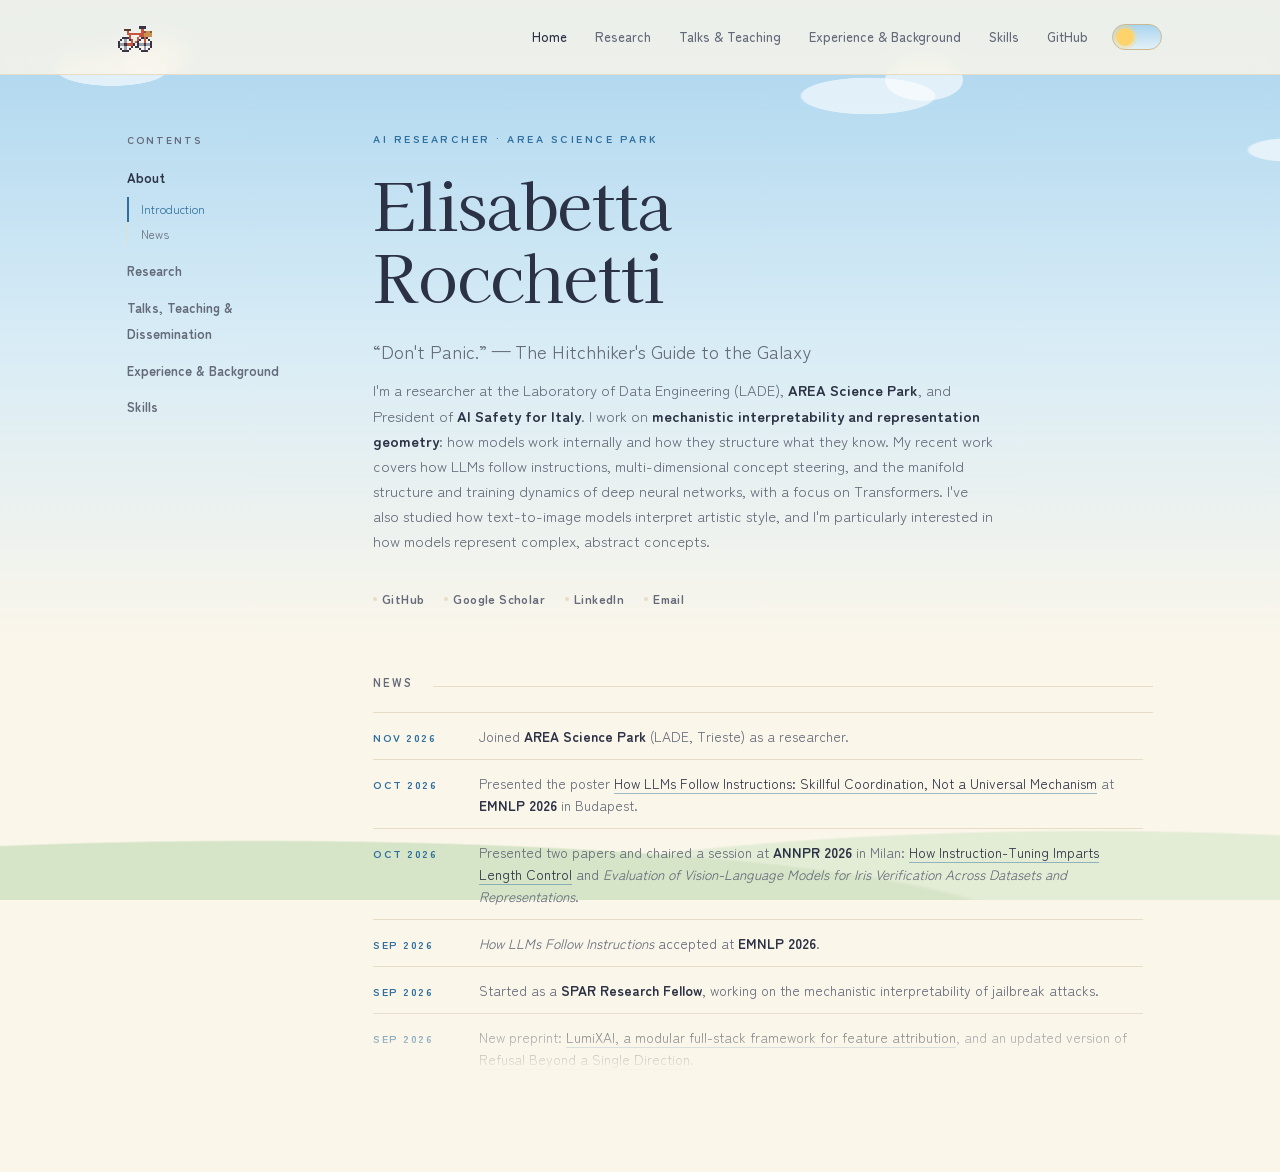
==== commit d7133e6b: "Add flame sprite favicon and tone down background scenery Keep clouds in a thin band below the nav s" ====
--- a/index.html
+++ b/index.html
@@ -9,6 +9,9 @@
 <link rel="preconnect" href="https://fonts.gstatic.com" crossorigin>
 <link href="https://fonts.googleapis.com/css2?family=Kaisei+Decol:wght@400;700&family=Zen+Maru+Gothic:wght@400;500;700&display=swap" rel="stylesheet">
 <script>(function(){var t=null;try{t=localStorage.getItem('theme');}catch(e){}if(t!=='light'&&t!=='dark'){t=window.matchMedia&&matchMedia('(prefers-color-scheme: dark)').matches?'dark':'light';}document.documentElement.setAttribute('data-theme',t);})();</script>
+<link rel="icon" href="favicon.svg" type="image/svg+xml">
+<link rel="icon" href="favicon.png" sizes="32x32" type="image/png">
+<link rel="apple-touch-icon" href="apple-touch-icon.png">
 <link rel="stylesheet" href="style.css">
 </head>
 <body>
--- a/style.css
+++ b/style.css
@@ -11,7 +11,7 @@
     --bg: #fbf6ea;
     --sky-top: #a9d4ee;
     --sky-mid: #d8ecf6;
-    --cloud: rgba(255, 255, 255, 0.92);
+    --cloud: rgba(255, 255, 255, 0.6);
     --hill-far: #cfe3c4;
     --hill-near: #b9d6a9;
     --nav-bg: rgba(251, 246, 234, 0.82);
@@ -712,11 +712,11 @@
     z-index: -2;
     pointer-events: none;
     background:
-      radial-gradient(ellipse 120px 38px at 12% 14%, var(--cloud) 60%, transparent 62%),
-      radial-gradient(ellipse 80px 46px at 16% 11%, var(--cloud) 60%, transparent 62%),
-      radial-gradient(ellipse 150px 44px at 78% 22%, var(--cloud) 60%, transparent 62%),
-      radial-gradient(ellipse 90px 52px at 82% 18%, var(--cloud) 60%, transparent 62%),
-      radial-gradient(ellipse 100px 30px at 52% 36%, var(--cloud) 55%, transparent 60%),
+      radial-gradient(ellipse 90px 26px at 8% 70px, var(--cloud) 60%, transparent 62%),
+      radial-gradient(ellipse 56px 30px at 11% 56px, var(--cloud) 60%, transparent 62%),
+      radial-gradient(ellipse 110px 30px at 62% 96px, var(--cloud) 60%, transparent 62%),
+      radial-gradient(ellipse 64px 34px at 66% 80px, var(--cloud) 60%, transparent 62%),
+      radial-gradient(ellipse 70px 20px at 92% 150px, var(--cloud) 55%, transparent 60%),
       linear-gradient(to bottom, var(--sky-top) 0%, var(--sky-mid) 38%, var(--bg) 72%);
     background-size: 1400px 100%, 1400px 100%, 1400px 100%, 1400px 100%, 1400px 100%, 100% 100%;
     background-repeat: repeat-x;
@@ -729,7 +729,7 @@
     left: 0;
     right: 0;
     bottom: 0;
-    height: 140px;
+    height: 110px;
     z-index: -1;
     pointer-events: none;
     background:
@@ -874,6 +874,10 @@
   nav .nav-links { margin-left: auto; min-width: 0; }
   nav .nav-inner { gap: 24px; }
 
+  @media (max-width: 960px) {
+    body::after { height: 60px; opacity: 0.35; }
+  }
+
   @media (prefers-reduced-motion: reduce) {
     body::before, body::after,
     :root[data-theme="dark"] body::before,
